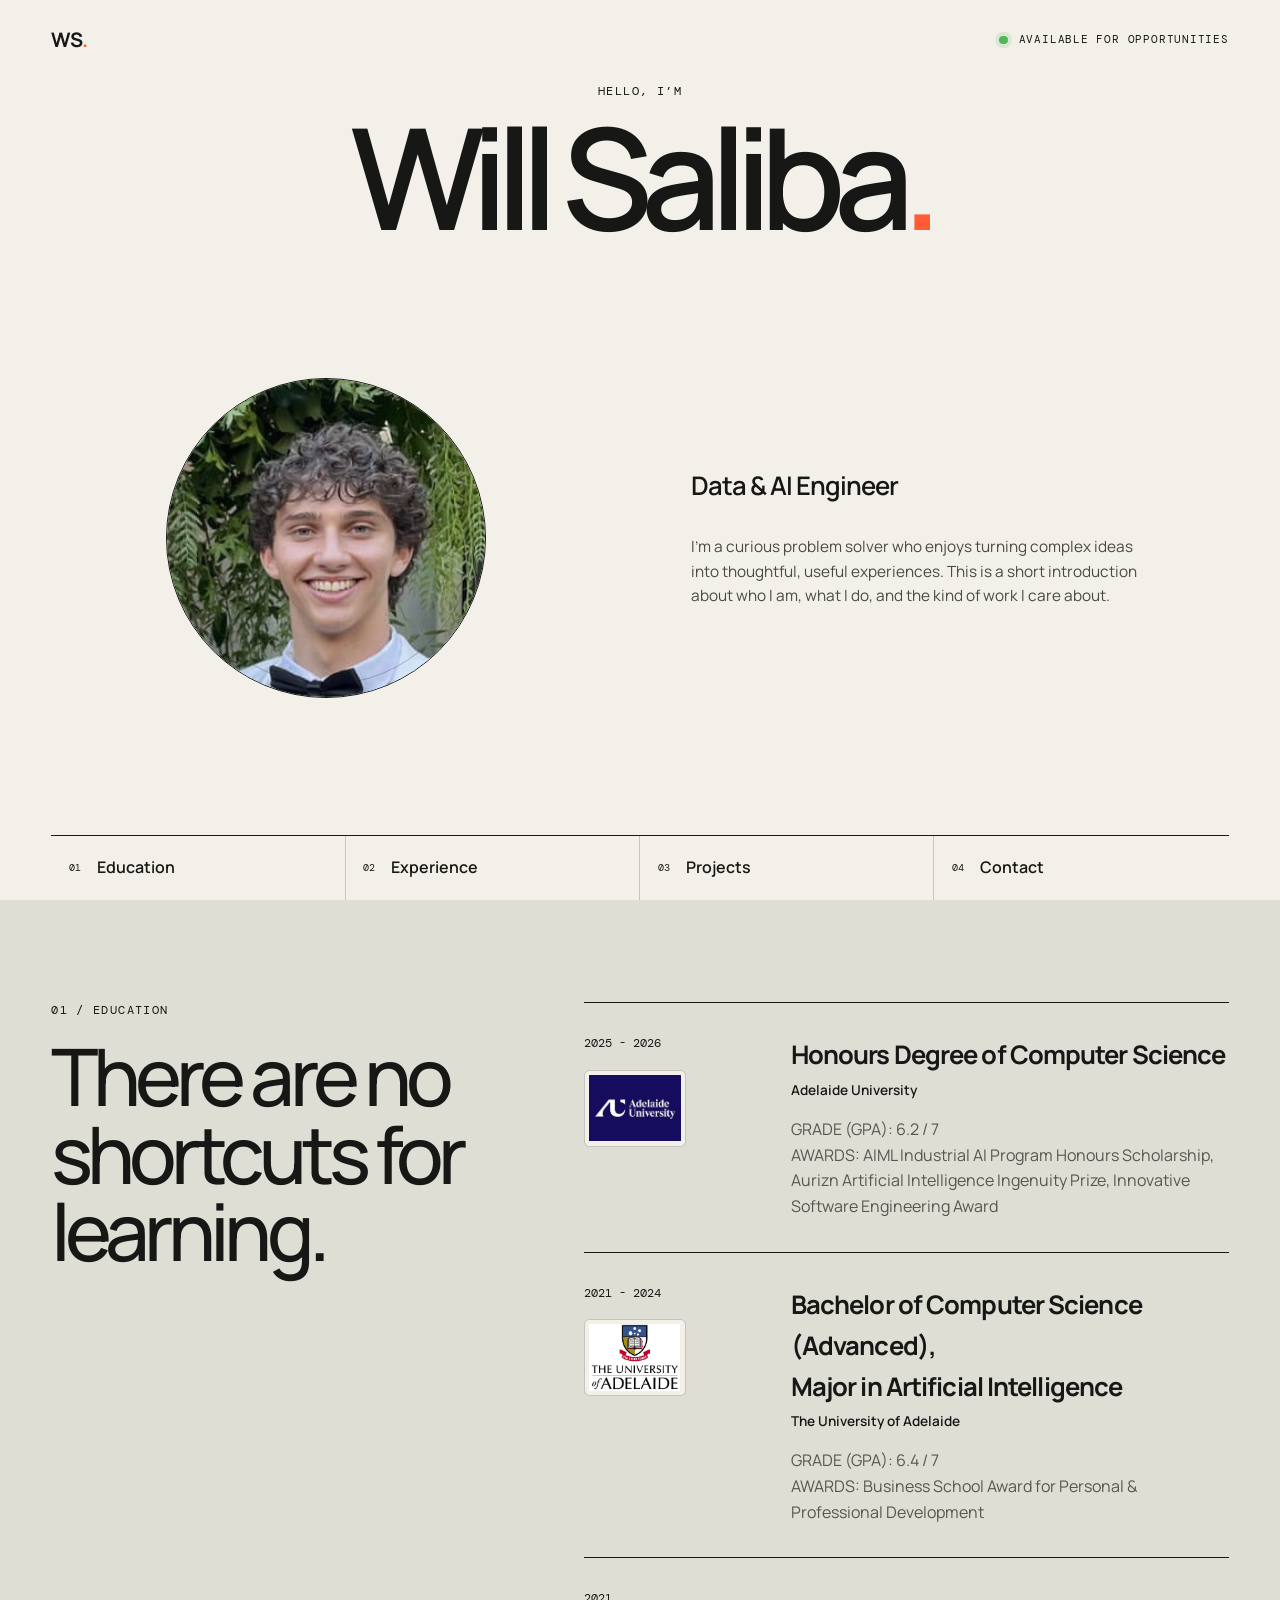
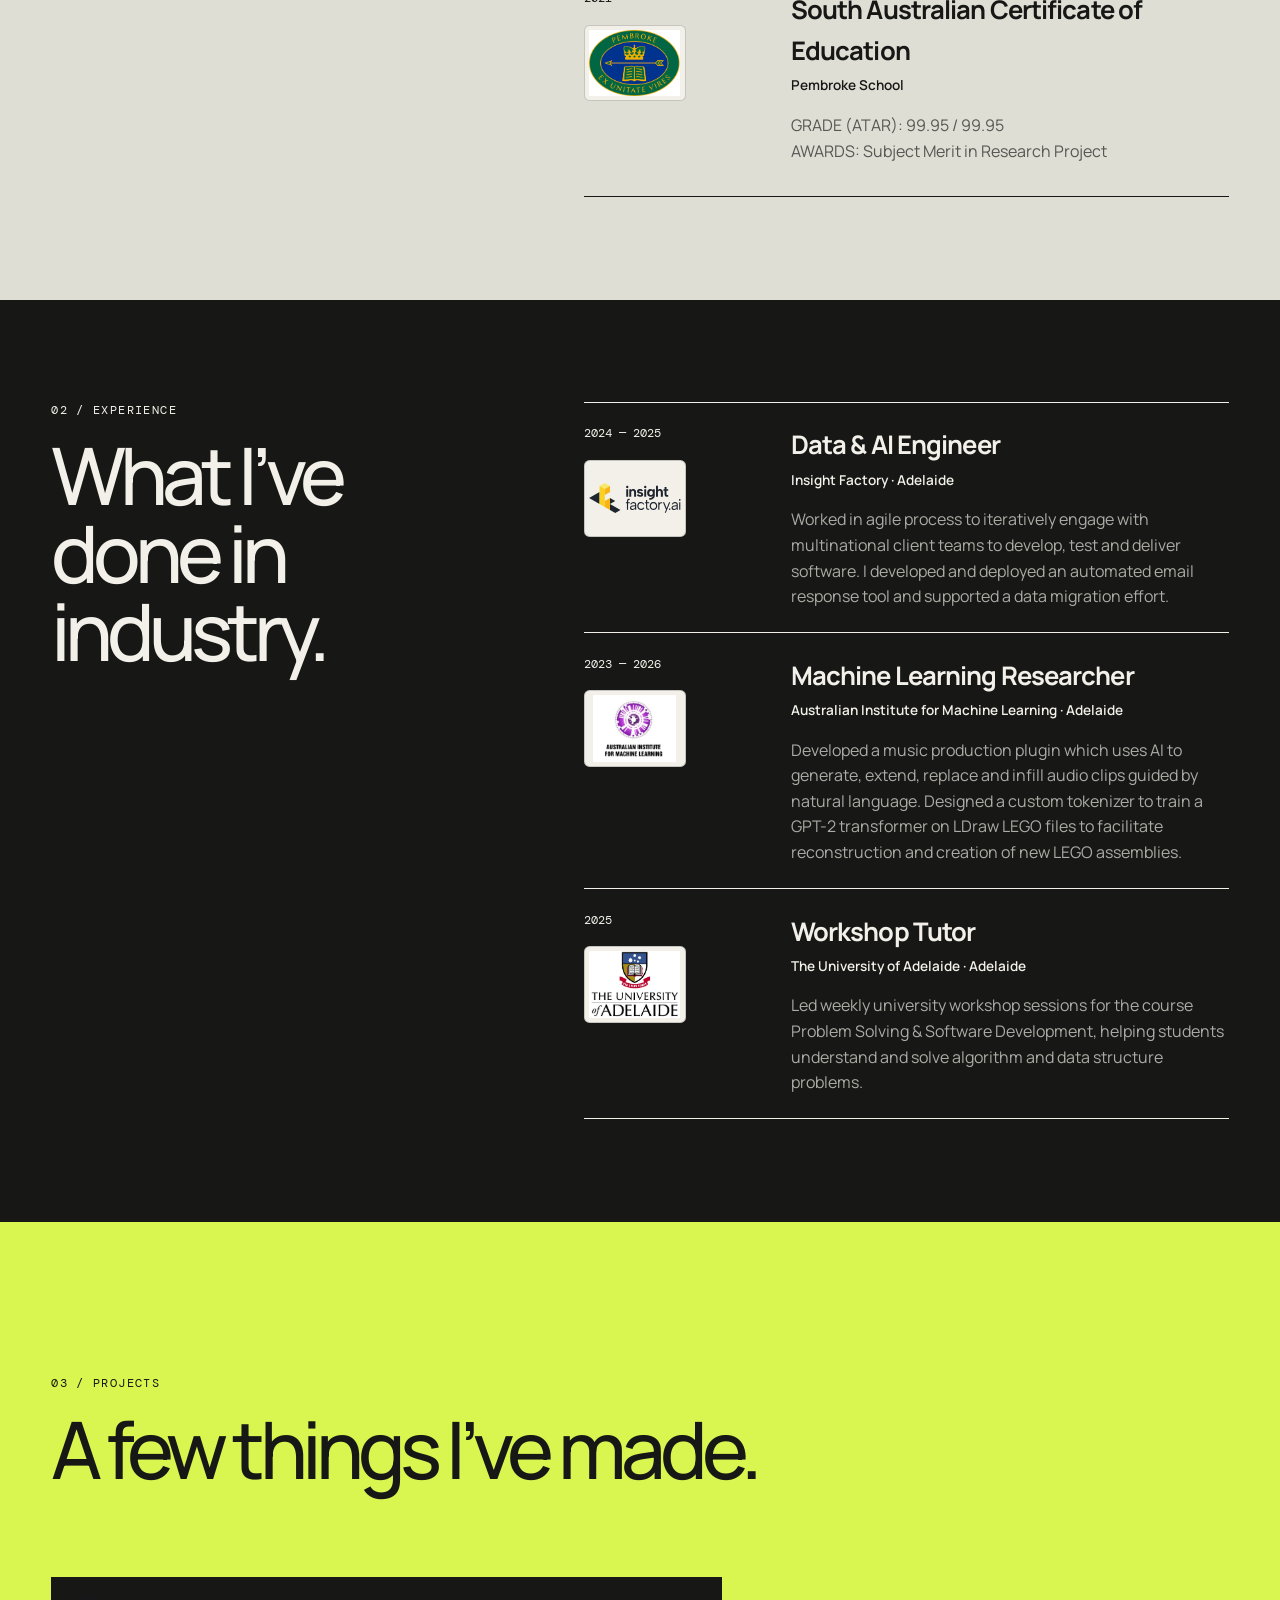
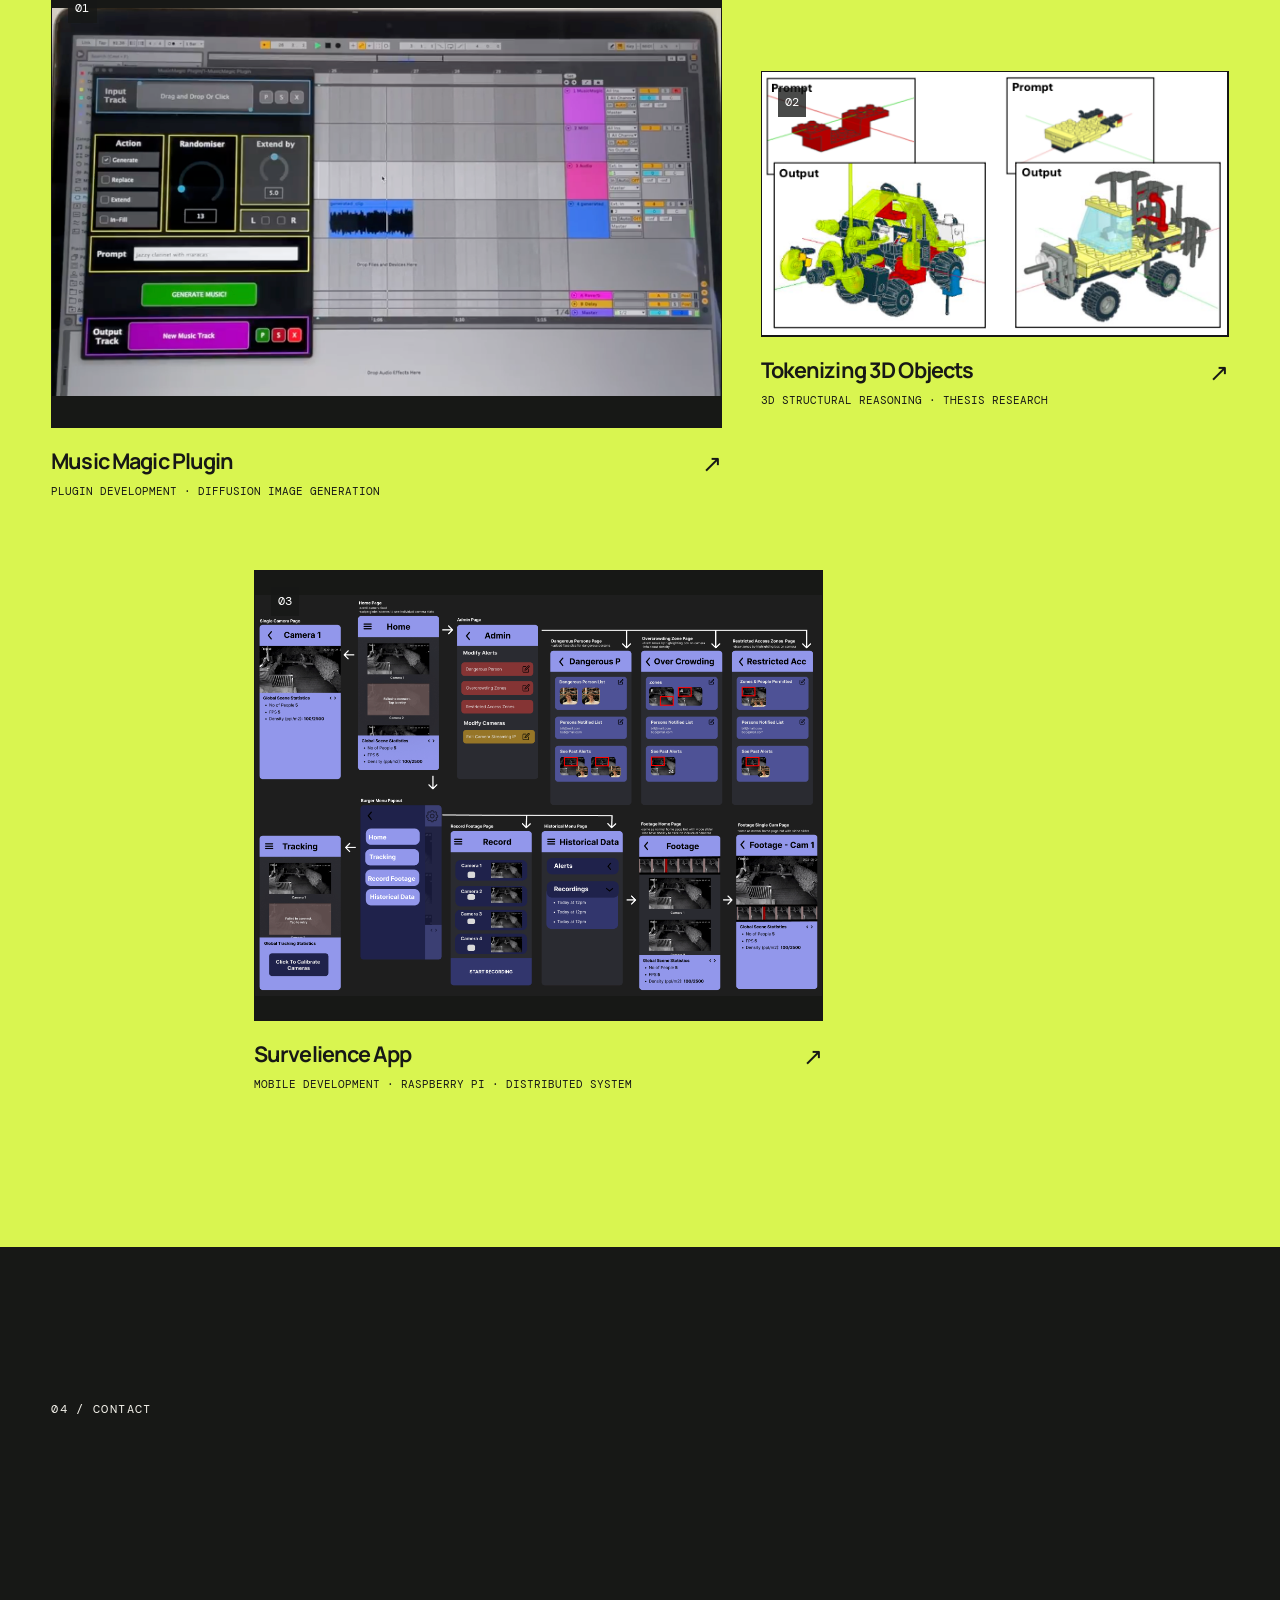
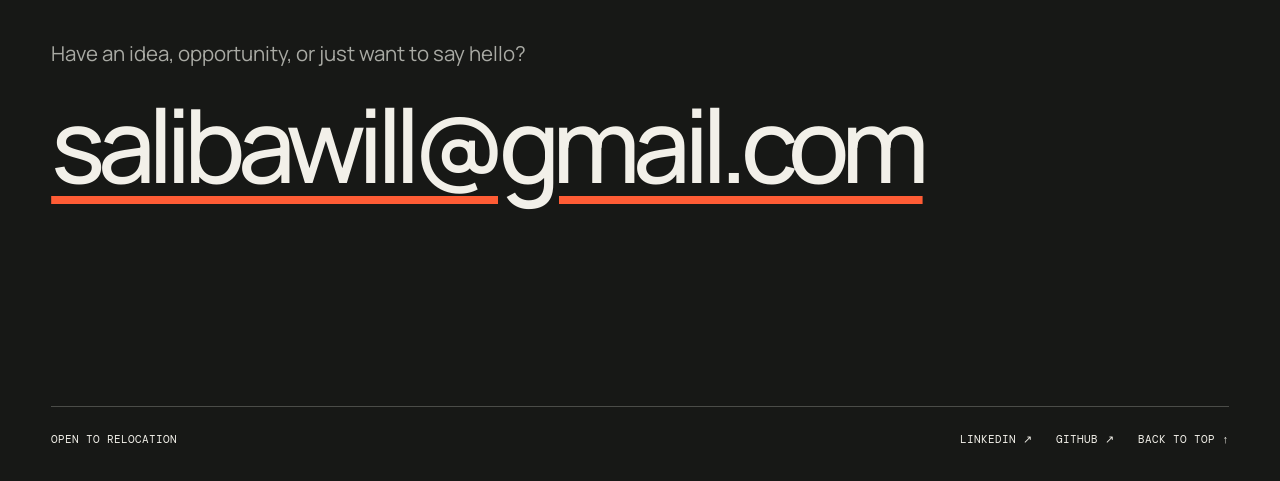
==== index.html @ fc7a72e7 "Replace existing site with new portfolio" ====
<!doctype html>
<html lang="en">
  <head>
    <meta charset="UTF-8" />
    <meta name="viewport" content="width=device-width, initial-scale=1.0" />
    <meta
      name="description"
      content="Portfolio of Will Saliba — Data & AI Engineer."
    />
    <meta name="theme-color" content="#f2f0e9" />
    <title>Will Saliba — Portfolio</title>
    <link rel="stylesheet" href="styles.css" />
    <script src="script.js" defer></script>
  </head>
  <body>
    <a class="skip-link" href="#education">Skip to portfolio</a>

    <!-- Landing Page -->
    <header class="hero" id="top">
      <div class="hero__topbar">
        <a class="wordmark" href="#top" aria-label="Return to the top">WS<span>.</span></a>
        <p class="availability"><span></span> Available for opportunities</p>
      </div>

      <div class="hero__content">
        <p class="eyebrow hero__eyebrow reveal">Hello, I’m</p>
        <h1 class="reveal">Will Saliba<span>.</span></h1>

        <div class="hero__details">
          <figure class="hero__portrait reveal">
            <img
              src="assets/formal.png"
              alt="Portrait placeholder for Will Saliba"
            />
          </figure>

          <div class="hero__intro reveal">
            <p class="role">Data & AI Engineer</p>
            <p class="bio">
              I’m a curious problem solver who enjoys turning complex ideas into
              thoughtful, useful experiences. This is a short introduction about
              who I am, what I do, and the kind of work I care about.
            </p>
          </div>
        </div>
      </div>

      <nav class="section-nav" aria-label="Portfolio sections">
        <a href="#education"><span>01</span>Education</a>
        <a href="#experience"><span>02</span>Experience</a>
        <a href="#projects"><span>03</span>Projects</a>
        <a href="#contact"><span>04</span>Contact</a>
      </nav>
    </header>

    <main>

      <!-- 1) EDUCATION -->
      <section class="section section--light" id="education">
        <div class="section__heading reveal">
          <p class="section__number">01 / Education</p>
          <h2>There are no shortcuts for learning.</h2>
        </div>

        <div class="timeline">
          <!--HONOURS-->
          <article class="timeline__item reveal">
            <div class="timeline__meta">
              <p class="timeline__date">2025 - 2026</p>
              <img
                class="timeline__institution-logo"
                src="assets/AU.png"
                alt="Adelaide University logo placeholder"
                loading="lazy"
              />
            </div>
            <div>
              <h3>Honours Degree of Computer Science</h3>
              <p class="timeline__place">Adelaide University</p>
              <p>
                GRADE (GPA): 6.2 / 7
                <br>
                AWARDS: AIML Industrial AI Program Honours Scholarship, Aurizn Artificial Intelligence Ingenuity Prize, Innovative Software Engineering Award
              </p>
            </div>
          </article>
          <!--BACHELOR-->
          <article class="timeline__item reveal">
            <div class="timeline__meta">
              <p class="timeline__date">2021 - 2024</p>
              <img
                class="timeline__institution-logo"
                src="assets/UoA.png"
                alt="University of Adelaide logo placeholder"
                loading="lazy"
              />
            </div>
            <div>
              <h3>Bachelor of Computer Science (Advanced),<br> Major in Artificial Intelligence</h3>
              <p class="timeline__place">The University of Adelaide</p>
              <p>
                GRADE (GPA): 6.4 / 7
                <br>
                AWARDS: Business School Award for Personal & Professional Development
              </p>
            </div>
          </article>

          <!--SCHOOL-->
          <article class="timeline__item reveal">
            <div class="timeline__meta">
              <p class="timeline__date">2021</p>
              <img
                class="timeline__institution-logo"
                src="assets/pembroke.png"
                alt="Pembroke School logo placeholder"
                loading="lazy"
              />
            </div>
            <div>
              <h3>South Australian Certificate of Education</h3>
              <p class="timeline__place">Pembroke School</p>
              <p>
                GRADE (ATAR): 99.95 / 99.95
                <br>
                AWARDS: Subject Merit in Research Project
              </p>
            </div>
          </article>
        </div>
      </section>
      
      <!-- 2) EXPERIENCE -->
      <section class="section section--ink" id="experience">
        <div class="section__heading reveal">
          <p class="section__number">02 / Experience</p>
          <h2>What I’ve done in industry.</h2>
        </div>

        <div class="timeline">
          
          <!--IF-->
          <article class="timeline__item reveal">
            <div class="timeline__meta">
              <p class="timeline__date">2024 — 2025</p>
              <img
                class="timeline__institution-logo"
                src="assets/if.svg"
                alt="Insight Factory logo placeholder"
                loading="lazy"
              />
            </div>
            <div>
              <h3>Data & AI Engineer</h3>
              <p class="timeline__place">Insight Factory · Adelaide</p>
              <p>
                Worked in agile process to iteratively engage with multinational client teams to develop, test and deliver software.
                I developed and deployed an automated email response tool and supported a data migration 
                effort.
              </p>
            </div>
          </article>
          
          <!--AIML-->
          <article class="timeline__item reveal">
            <div class="timeline__meta">
              <p class="timeline__date">2023 — 2026</p>
              <img
                class="timeline__institution-logo"
                src="assets/aiml.jpg"
                alt="AIML logo placeholder"
                loading="lazy"
              />
            </div>
            <div>
              <h3>Machine Learning Researcher</h3>
              <p class="timeline__place">Australian Institute for Machine Learning · Adelaide</p>
              <p>
                Developed a music production plugin which uses AI to generate, extend, replace and infill audio clips
                guided by natural language. Designed a custom tokenizer to train a GPT-2 transformer on LDraw LEGO files to 
                facilitate reconstruction and creation of new LEGO assemblies.
              </p>
            </div>
          </article>
          
          <!--Tutor-->
          <article class="timeline__item reveal">
            <div class="timeline__meta">
              <p class="timeline__date">2025</p>
              <!-- Change this src to the employer's logo or image. -->
              <img
                class="timeline__institution-logo"
                src="assets/UoA.png"
                alt="Tutoring employer logo placeholder"
                loading="lazy"
              />
            </div>
            <div>
              <h3>Workshop Tutor</h3>
              <p class="timeline__place">The University of Adelaide · Adelaide</p>
              <p>
                Led weekly university workshop sessions for the course Problem Solving & Software Development, helping
                students understand and solve algorithm and data structure problems.
              </p>
            </div>
          </article>
        </div>
      </section>

      <!-- 3) PROJECTS -->
      <section class="section section--accent" id="projects">
        <div class="section__heading reveal">
          <p class="section__number">03 / Projects</p>
          <h2>A few things I’ve made.</h2>
        </div>

        <div class="projects-grid">
          <a class="project-card reveal" href="#" aria-label="View Project One">
            <div class="project-card__visual">
              <img
                src="assets/musmag.png"
                alt="Music Magic audio generation plugin interface"
                loading="lazy"
              />
              <span>01</span>
            </div>
            <div class="project-card__copy">
              <div>
                <h3>Music Magic Plugin</h3>
                <p>Plugin development · Diffusion Image Generation </p>
              </div>
              <span class="project-card__arrow" aria-hidden="true">↗</span>
            </div>
          </a>

          <a class="project-card reveal" href="#" aria-label="View Project Two">
            <div class="project-card__visual">
              <img
                src="assets/lego.png"
                alt="Examples of AI-generated LEGO assemblies"
                loading="lazy"
              />
              <span>02</span>
            </div>
            <div class="project-card__copy">
              <div>
                <h3>Tokenizing 3D Objects</h3>
                <p>3D Structural Reasoning · THESIS Research</p>
              </div>
              <span class="project-card__arrow" aria-hidden="true">↗</span>
            </div>
          </a>

          <a class="project-card reveal" href="#" aria-label="View Project Three">
            <div class="project-card__visual">
              <img
                src="assets/app.png"
                alt="Mobile surveillance app monitoring interface"
                loading="lazy"
              />
              <span>03</span>
            </div>
            <div class="project-card__copy">
              <div>
                <h3>Survelience App</h3>
                <p>Mobile Development · Raspberry Pi · Distributed System</p>
              </div>
              <span class="project-card__arrow" aria-hidden="true">↗</span>
            </div>
          </a>
        </div>
      </section>

      <!-- 4) CONTACT -->
      <section class="contact" id="contact">
        <div class="contact__inner reveal">
          <p class="section__number">04 / Contact</p>
          <p class="contact__prompt">Have an idea, opportunity, or just want to say hello?</p>
          <a class="contact__email" href="mailto:salibawill@gmail.com">salibawill@gmail.com</a>
          <div class="contact__footer">
            <p>open to relocation</p>
            <div class="social-links">
              <a href="https://www.linkedin.com/in/willsaliba1/">LinkedIn ↗</a>
              <a href="https://github.com/willsaliba">GitHub ↗</a>
              <a href="#top">Back to top ↑</a>
            </div>
          </div>
        </div>
      </section>
    </main>
  </body>
</html>
---- styles.css ----
@import url("https://fonts.googleapis.com/css2?family=DM+Mono:wght@400;500&family=Manrope:wght@400;500;600;700&display=swap");

:root {
  --paper: #f2f0e9;
  --ink: #171816;
  --muted: #6f7069;
  --line: rgba(23, 24, 22, 0.2);
  --accent: #ff5c35;
  --acid: #d9f550;
  --blue: #5b74ff;
  --page-padding: clamp(1.25rem, 4vw, 4.5rem);
  --section-space: clamp(6rem, 12vw, 11rem);
}

* {
  box-sizing: border-box;
}

html {
  scroll-behavior: smooth;
}

body {
  margin: 0;
  background: var(--paper);
  color: var(--ink);
  font-family: "Manrope", Arial, sans-serif;
  font-size: 16px;
  line-height: 1.6;
  -webkit-font-smoothing: antialiased;
}

a {
  color: inherit;
  text-decoration: none;
}

::selection {
  background: var(--acid);
  color: var(--ink);
}

.skip-link {
  position: fixed;
  z-index: 100;
  top: 1rem;
  left: 1rem;
  padding: 0.7rem 1rem;
  background: var(--ink);
  color: #fff;
  transform: translateY(-200%);
  transition: transform 180ms ease;
}

.skip-link:focus {
  transform: translateY(0);
}

.hero {
  position: relative;
  display: flex;
  min-height: 100svh;
  flex-direction: column;
  overflow: hidden;
  padding: 1.5rem var(--page-padding) 0;
}

.hero__topbar {
  display: flex;
  align-items: center;
  justify-content: space-between;
}

.wordmark {
  font-size: 1.25rem;
  font-weight: 700;
  letter-spacing: -0.06em;
}

.wordmark span,
.hero h1 span {
  color: var(--accent);
}

.availability {
  display: flex;
  align-items: center;
  gap: 0.65rem;
  margin: 0;
  font-family: "DM Mono", monospace;
  font-size: 0.7rem;
  letter-spacing: 0.07em;
  text-transform: uppercase;
}

.availability span {
  width: 0.55rem;
  height: 0.55rem;
  border-radius: 50%;
  background: #52b759;
  box-shadow: 0 0 0 0.25rem rgba(82, 183, 89, 0.15);
}

.hero__content {
  display: flex;
  flex: 1;
  flex-direction: column;
  padding: clamp(1.5rem, 3vh, 2.5rem) 0 clamp(2rem, 4vh, 3.5rem);
}

.eyebrow,
.section__number {
  margin: 0 0 1rem;
  font-family: "DM Mono", monospace;
  font-size: 0.72rem;
  letter-spacing: 0.12em;
  text-transform: uppercase;
}

.hero__eyebrow {
  margin-bottom: 0.75rem;
  text-align: center;
}

.hero h1 {
  margin: 0;
  text-align: center;
  font-size: clamp(4.5rem, 11vw, 9.5rem);
  font-weight: 600;
  letter-spacing: -0.085em;
  line-height: 0.9;
  animation: name-colour-shift 14s ease-in-out infinite;
}

@keyframes name-colour-shift {
  0%,
  100% {
    color: var(--ink);
  }

  33% {
    color: #4057c8;
  }

  66% {
    color: #bd4529;
  }
}

.hero__details {
  display: grid;
  flex: 1;
  align-items: center;
  width: min(100%, 72rem);
  margin: 0 auto;
  padding-top: clamp(1.5rem, 4vh, 3.5rem);
  grid-template-columns: repeat(2, minmax(0, 1fr));
  gap: clamp(3rem, 8vw, 8rem);
}

.hero__portrait {
  position: relative;
  width: clamp(15rem, 25vw, 23rem);
  aspect-ratio: 1;
  justify-self: center;
  margin: 0;
  overflow: hidden;
  border: 1px solid var(--ink);
  border-radius: 50%;
  background: var(--acid);
}

.hero__portrait::after {
  position: absolute;
  inset: 0.7rem;
  border: 1px solid rgba(23, 24, 22, 0.25);
  border-radius: inherit;
  content: "";
  pointer-events: none;
}

.hero__portrait img {
  display: block;
  width: 100%;
  height: 100%;
  object-fit: cover;
}

.hero__intro {
  max-width: 28rem;
}

.role {
  margin: 0 0 1.75rem;
  font-size: clamp(1.3rem, 2vw, 2rem);
  font-weight: 600;
  letter-spacing: -0.04em;
}

.bio {
  margin: 0;
  color: #484a45;
  font-size: clamp(0.95rem, 1.2vw, 1.1rem);
}

.section-nav {
  display: grid;
  border-top: 1px solid var(--ink);
  grid-template-columns: repeat(4, 1fr);
}

.section-nav a {
  display: flex;
  align-items: center;
  gap: 1rem;
  padding: 1.2rem 1.1rem;
  border-right: 1px solid var(--line);
  font-weight: 600;
  transition: background 180ms ease, color 180ms ease;
}

.section-nav a:last-child {
  border-right: 0;
}

.section-nav a:hover,
.section-nav a:focus-visible {
  background: var(--ink);
  color: var(--paper);
  outline: none;
}

.section-nav a span {
  font-family: "DM Mono", monospace;
  font-size: 0.65rem;
  font-weight: 400;
}

.section,
.contact {
  scroll-margin-top: 0;
}

.section {
  display: grid;
  min-height: 90vh;
  padding: var(--section-space) var(--page-padding);
  grid-template-columns: minmax(16rem, 0.8fr) minmax(24rem, 1.2fr);
  gap: clamp(3rem, 8vw, 9rem);
}

.section--light {
  min-height: 100vh;
  min-height: 100svh;
  padding-top: clamp(4.5rem, 8vw, 7.5rem);
  padding-bottom: clamp(4.5rem, 8vw, 7.5rem);
  background: #deded5;
}

.section--light .timeline {
  align-self: center;
}

.section--ink {
  min-height: 100vh;
  min-height: 100svh;
  padding-top: clamp(4.5rem, 8vw, 7.5rem);
  padding-bottom: clamp(4.5rem, 8vw, 7.5rem);
  background: var(--ink);
  color: var(--paper);
}

.section--ink .timeline {
  align-self: center;
}

.section--ink .timeline__item {
  padding-top: clamp(1.25rem, 2.5vh, 2rem);
  padding-bottom: clamp(1.25rem, 2.5vh, 2rem);
}

.section--accent {
  display: block;
  background: var(--acid);
}

.section__heading h2 {
  margin: 0;
  font-size: clamp(3rem, 6.2vw, 6.5rem);
  font-weight: 500;
  letter-spacing: -0.075em;
  line-height: 0.98;
}

.timeline {
  align-self: end;
}

.timeline__item {
  display: grid;
  padding: 2rem 0;
  border-top: 1px solid currentColor;
  grid-template-columns: minmax(7rem, 0.4fr) 1fr;
  gap: 2rem;
}

.timeline__item:last-child {
  border-bottom: 1px solid currentColor;
}

.timeline__date {
  margin: 0;
  font-family: "DM Mono", monospace;
  font-size: 0.72rem;
}

.timeline__meta {
  display: flex;
  align-items: flex-start;
  flex-direction: column;
  gap: 1rem;
}

.timeline__institution-logo {
  display: block;
  width: clamp(5.5rem, 8vw, 7.5rem);
  aspect-ratio: 4 / 3;
  padding: 0.25rem;
  border: 1px solid var(--line);
  border-radius: 0.35rem;
  background: var(--paper);
  object-fit: contain;
}

.timeline__item h3 {
  margin: 0 0 0.2rem;
  font-size: clamp(1.25rem, 2vw, 1.75rem);
  letter-spacing: -0.035em;
}

.timeline__place {
  margin: 0 0 1rem;
  font-size: 0.85rem;
  font-weight: 600;
}

.timeline__item div > p:last-child {
  max-width: 38rem;
  margin: 0;
  opacity: 0.68;
}

.section--accent .section__heading {
  display: block;
  margin-bottom: clamp(3.5rem, 7vw, 7rem);
}

.projects-grid {
  display: grid;
  grid-template-columns: repeat(12, 1fr);
  gap: clamp(1.5rem, 3vw, 3rem);
}

.project-card {
  display: block;
}

.project-card:nth-child(1) {
  grid-column: 1 / span 7;
}

.project-card:nth-child(2) {
  grid-column: 8 / -1;
  margin-top: 20%;
}

.project-card:nth-child(3) {
  grid-column: 3 / span 6;
  margin-top: 2rem;
}

.project-card__visual {
  position: relative;
  display: grid;
  min-height: clamp(18rem, 35vw, 34rem);
  overflow: hidden;
  border: 1px solid rgba(23, 24, 22, 0.45);
  background: var(--ink);
  place-items: center;
  transition: border-color 220ms ease, box-shadow 220ms ease;
}

.project-card__visual img {
  display: block;
  width: 100%;
  height: 100%;
  min-height: inherit;
  object-fit: contain;
  transition: transform 500ms cubic-bezier(0.2, 0.7, 0.2, 1);
}

.project-card:nth-child(2) .project-card__visual {
  min-height: 0;
  aspect-ratio: 511 / 290;
}

.project-card__visual > span {
  position: absolute;
  z-index: 2;
  top: 1rem;
  left: 1rem;
  padding: 0.3rem 0.45rem;
  background: rgba(23, 24, 22, 0.78);
  color: #fff;
  font-family: "DM Mono", monospace;
  font-size: 0.75rem;
}

.project-card:is(:hover, :focus-visible) {
  outline: none;
}

.project-card:is(:hover, :focus-visible) .project-card__visual {
  border-color: #fff;
  box-shadow:
    0 0 0 2px rgba(255, 255, 255, 0.95),
    0 0 1rem rgba(91, 116, 255, 0.9),
    0 0 2.25rem rgba(255, 92, 53, 0.65);
}

.project-card:is(:hover, :focus-visible) .project-card__visual img {
  transform: scale(1.025);
}

.project-card__copy {
  display: flex;
  align-items: flex-start;
  justify-content: space-between;
  padding-top: 1rem;
  border-top: 1px solid var(--ink);
}

.project-card__copy h3 {
  margin: 0;
  font-size: 1.35rem;
  letter-spacing: -0.04em;
}

.project-card__copy p {
  margin: 0.25rem 0 0;
  font-family: "DM Mono", monospace;
  font-size: 0.68rem;
  text-transform: uppercase;
}

.project-card__arrow {
  font-size: 1.5rem;
  transition: transform 180ms ease;
}

.project-card:is(:hover, :focus-visible) .project-card__arrow {
  transform: translate(0.2rem, -0.2rem);
}

.contact {
  background: var(--ink);
  color: var(--paper);
  padding: var(--section-space) var(--page-padding) 2rem;
}

.contact__inner {
  min-height: 72vh;
  display: flex;
  flex-direction: column;
}

.contact__prompt {
  max-width: 34rem;
  margin: auto 0 1rem;
  color: #a9aaa4;
  font-size: clamp(1rem, 1.6vw, 1.3rem);
}

.contact__email {
  display: block;
  width: fit-content;
  max-width: 100%;
  margin-bottom: auto;
  font-size: clamp(2.5rem, 8vw, 8.5rem);
  font-weight: 500;
  letter-spacing: -0.075em;
  line-height: 1.15;
  text-decoration: underline;
  text-decoration-color: var(--accent);
  text-decoration-thickness: 0.08em;
  text-underline-offset: 0.13em;
  overflow-wrap: anywhere;
}

.contact__email:hover,
.contact__email:focus-visible {
  color: var(--acid);
  outline: none;
}

.contact__footer {
  display: flex;
  align-items: center;
  justify-content: space-between;
  padding-top: 1.5rem;
  border-top: 1px solid #4b4c48;
  font-family: "DM Mono", monospace;
  font-size: 0.7rem;
  text-transform: uppercase;
}

.contact__footer p {
  margin: 0;
}

.social-links {
  display: flex;
  gap: 1.5rem;
}

.social-links a:hover,
.social-links a:focus-visible {
  color: var(--acid);
}

.reveal {
  opacity: 0;
  transform: translateY(1.5rem);
  transition: opacity 650ms ease, transform 650ms cubic-bezier(0.2, 0.7, 0.2, 1);
}

.reveal.is-visible {
  opacity: 1;
  transform: translateY(0);
}

@media (max-width: 800px) {
  .hero {
    padding-top: 1.1rem;
  }

  .hero__content {
    padding: clamp(1.5rem, 4vh, 2.5rem) 0 3rem;
  }

  .hero h1 {
    position: relative;
    font-size: clamp(4rem, 17vw, 7rem);
    line-height: 0.95;
  }

  .hero__details {
    grid-template-columns: minmax(0, 1fr) minmax(0, 1fr);
    gap: clamp(1.5rem, 6vw, 3rem);
  }

  .hero__portrait {
    width: min(100%, 18rem);
  }

  .hero__intro {
    padding: 0;
  }

  .role {
    margin-bottom: 1rem;
  }

  .section-nav {
    grid-template-columns: repeat(2, 1fr);
  }

  .section-nav a {
    padding: 0.9rem 0.35rem;
  }

  .section-nav a:nth-child(2) {
    border-right: 0;
  }

  .section-nav a:nth-child(-n + 2) {
    border-bottom: 1px solid var(--line);
  }

  .section {
    display: block;
    min-height: 0;
  }

  .section--light {
    min-height: auto;
  }

  .section__heading {
    margin-bottom: 4rem;
  }

  .timeline__item {
    grid-template-columns: 1fr;
    gap: 0.75rem;
  }

  .section--accent .section__heading {
    display: block;
  }

  .section--accent .section__number {
    margin-bottom: 1rem;
  }

  .projects-grid {
    display: block;
  }

  .project-card,
  .project-card:nth-child(2),
  .project-card:nth-child(3) {
    margin: 0 0 3.5rem;
  }

  .project-card__visual {
    min-height: min(85vw, 30rem);
  }

  .contact__footer {
    align-items: flex-start;
    flex-direction: column;
    gap: 1.25rem;
  }

  .social-links {
    flex-wrap: wrap;
    gap: 0.7rem 1.2rem;
  }
}

@media (max-width: 430px) {
  .availability {
    font-size: 0;
  }

  .availability::after {
    content: "Available";
    font-size: 0.65rem;
  }

  .hero__details {
    display: flex;
    flex-direction: column;
    padding-top: 2rem;
    gap: 2rem;
  }

  .hero__portrait {
    width: min(65vw, 16rem);
  }

  .hero__intro {
    max-width: 22rem;
  }

  .section-nav a {
    gap: 0.5rem;
    font-size: 0.82rem;
  }

  .section__heading h2 {
    font-size: clamp(2.7rem, 14vw, 4rem);
  }

  .contact__inner {
    min-height: 62vh;
  }

  .contact__email {
    font-size: clamp(2rem, 11.5vw, 3.25rem);
  }
}

@media (prefers-reduced-motion: reduce) {
  html {
    scroll-behavior: auto;
  }

  *,
  *::before,
  *::after {
    scroll-behavior: auto !important;
    transition-duration: 0.01ms !important;
    animation-duration: 0.01ms !important;
    animation-iteration-count: 1 !important;
  }

  .reveal {
    opacity: 1;
    transform: none;
  }
}
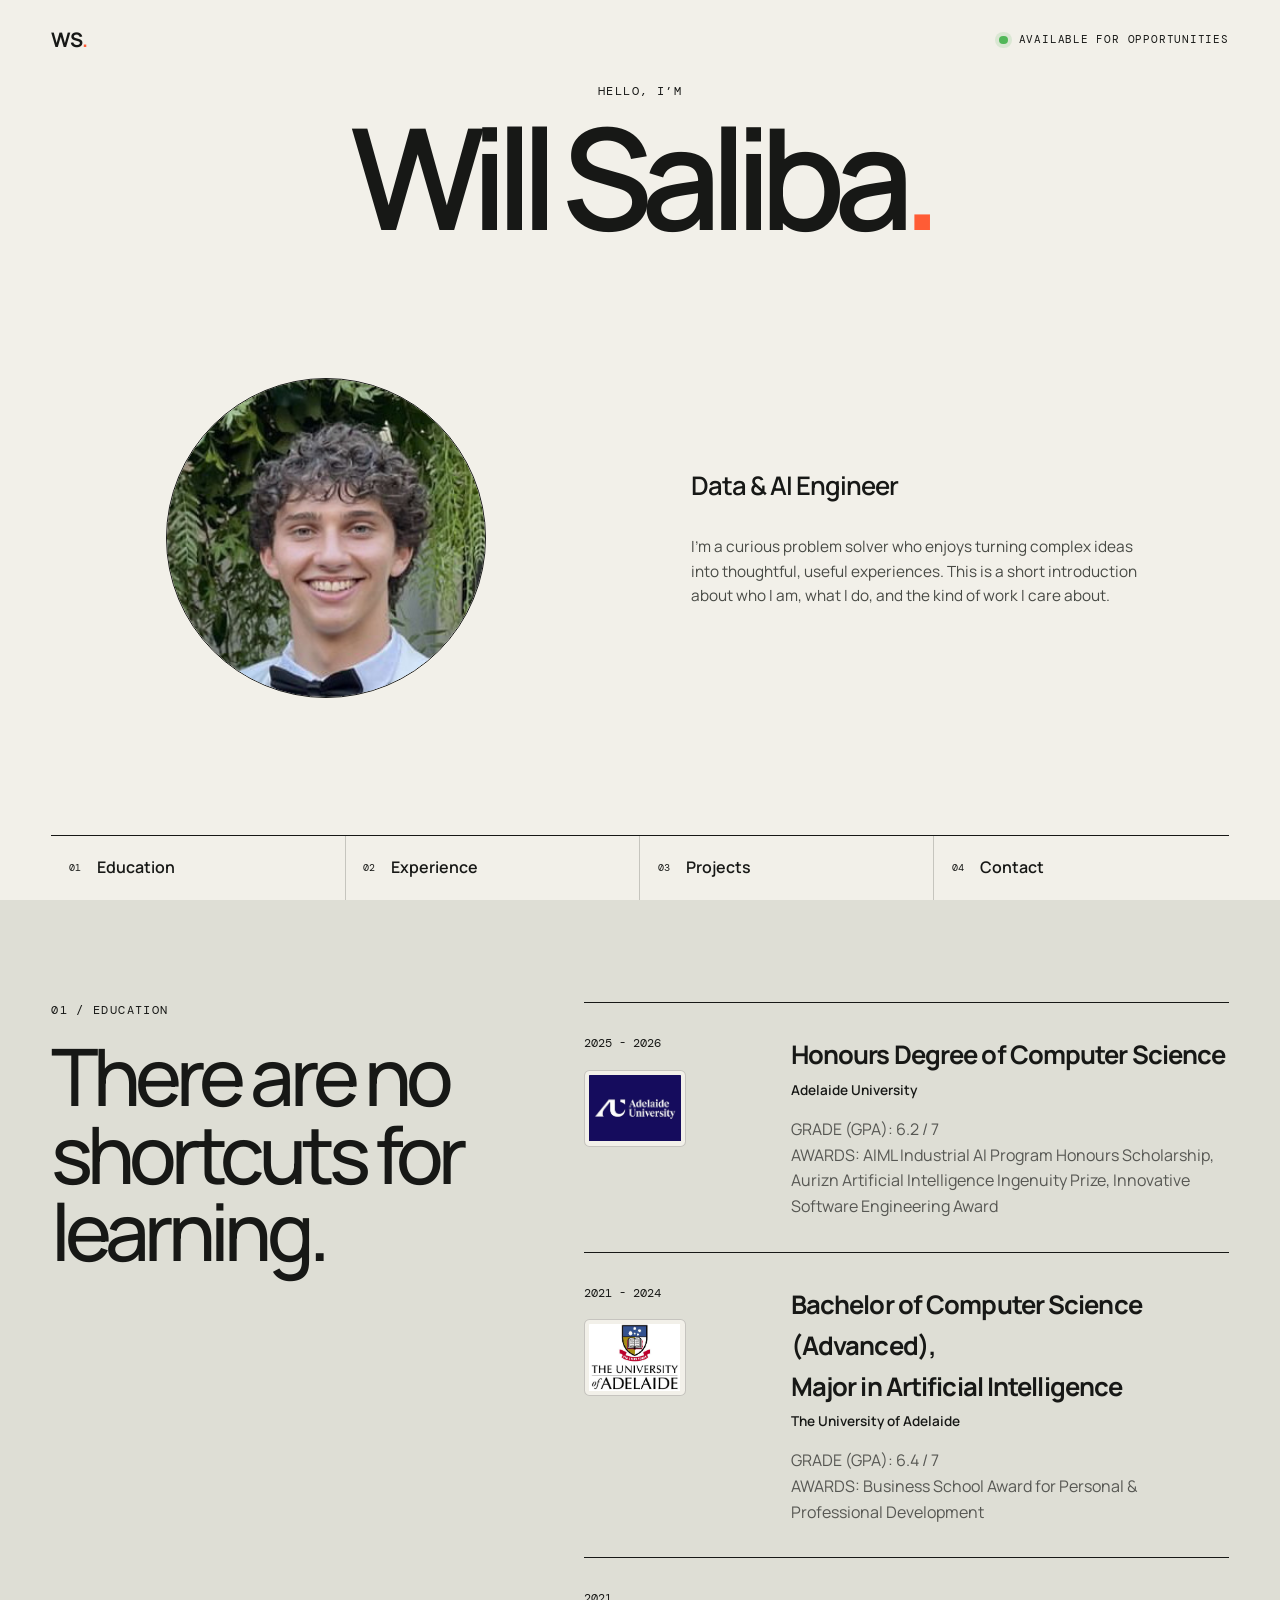
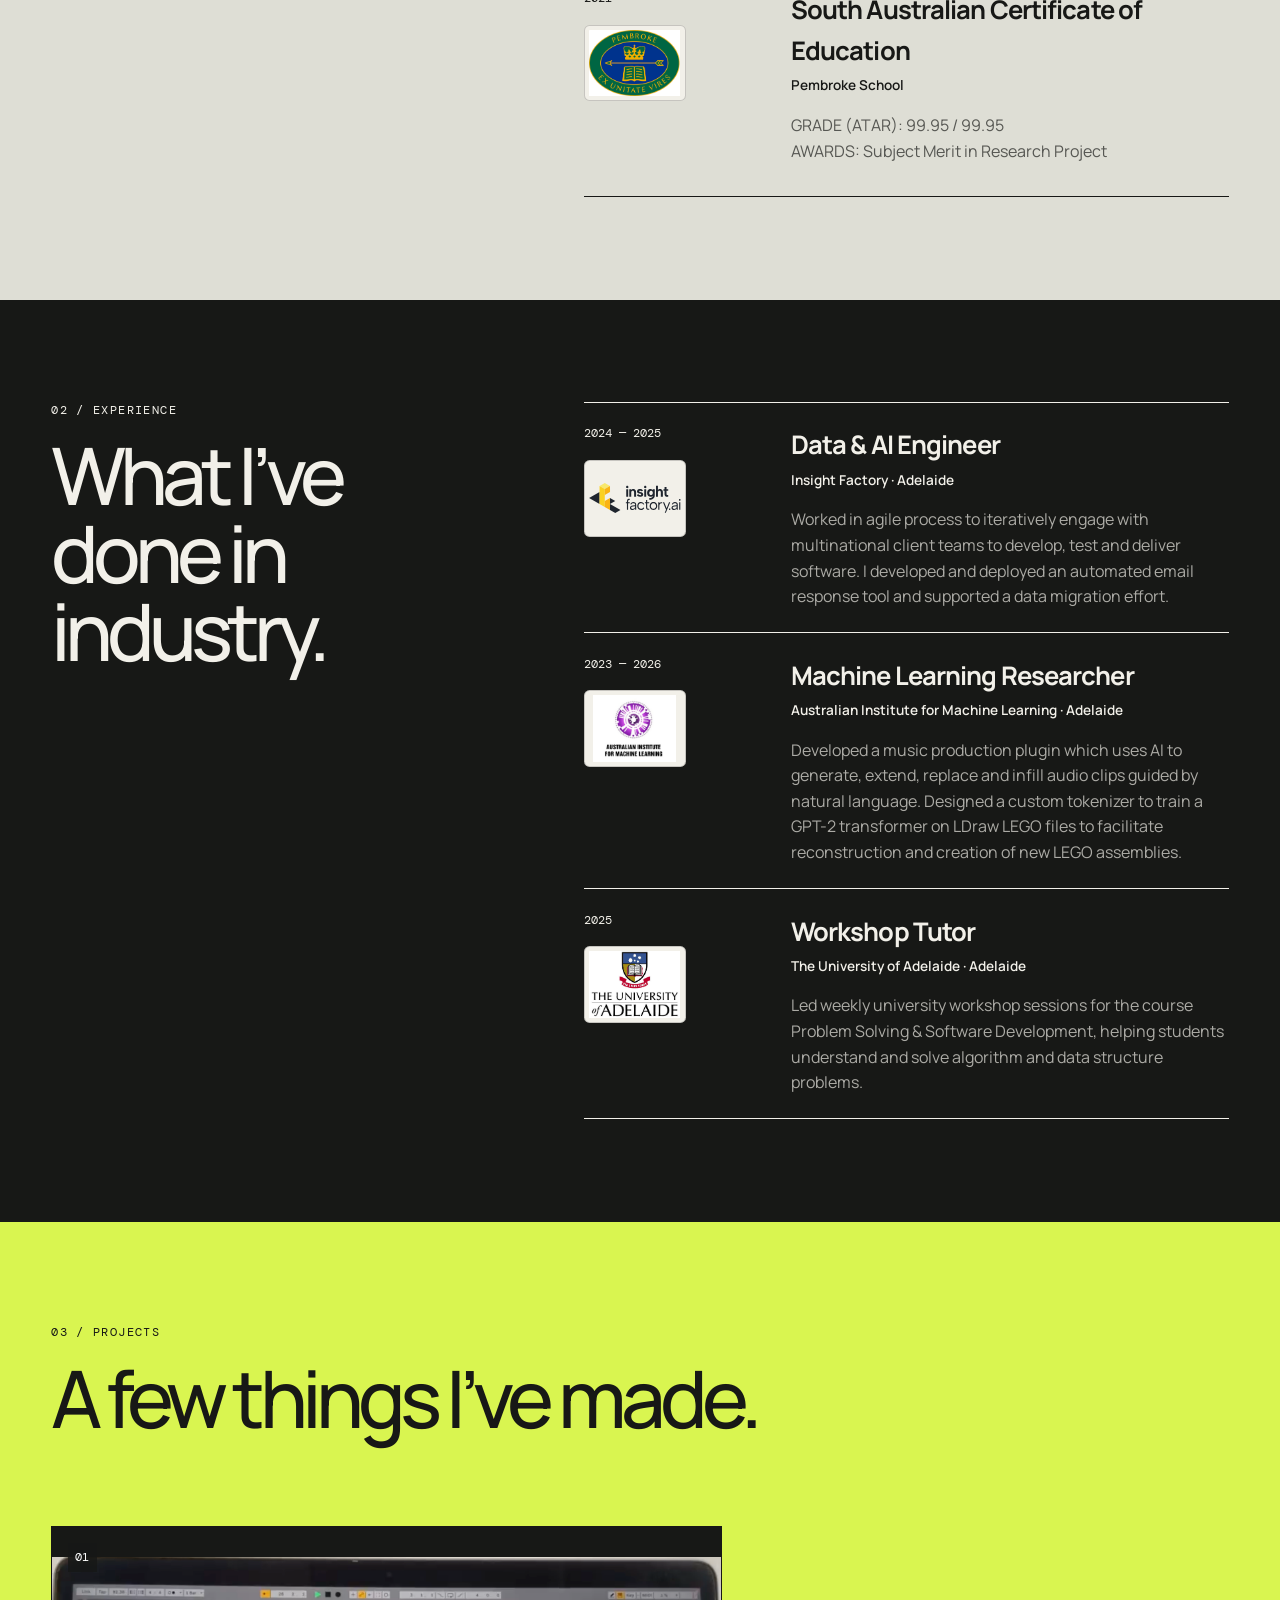
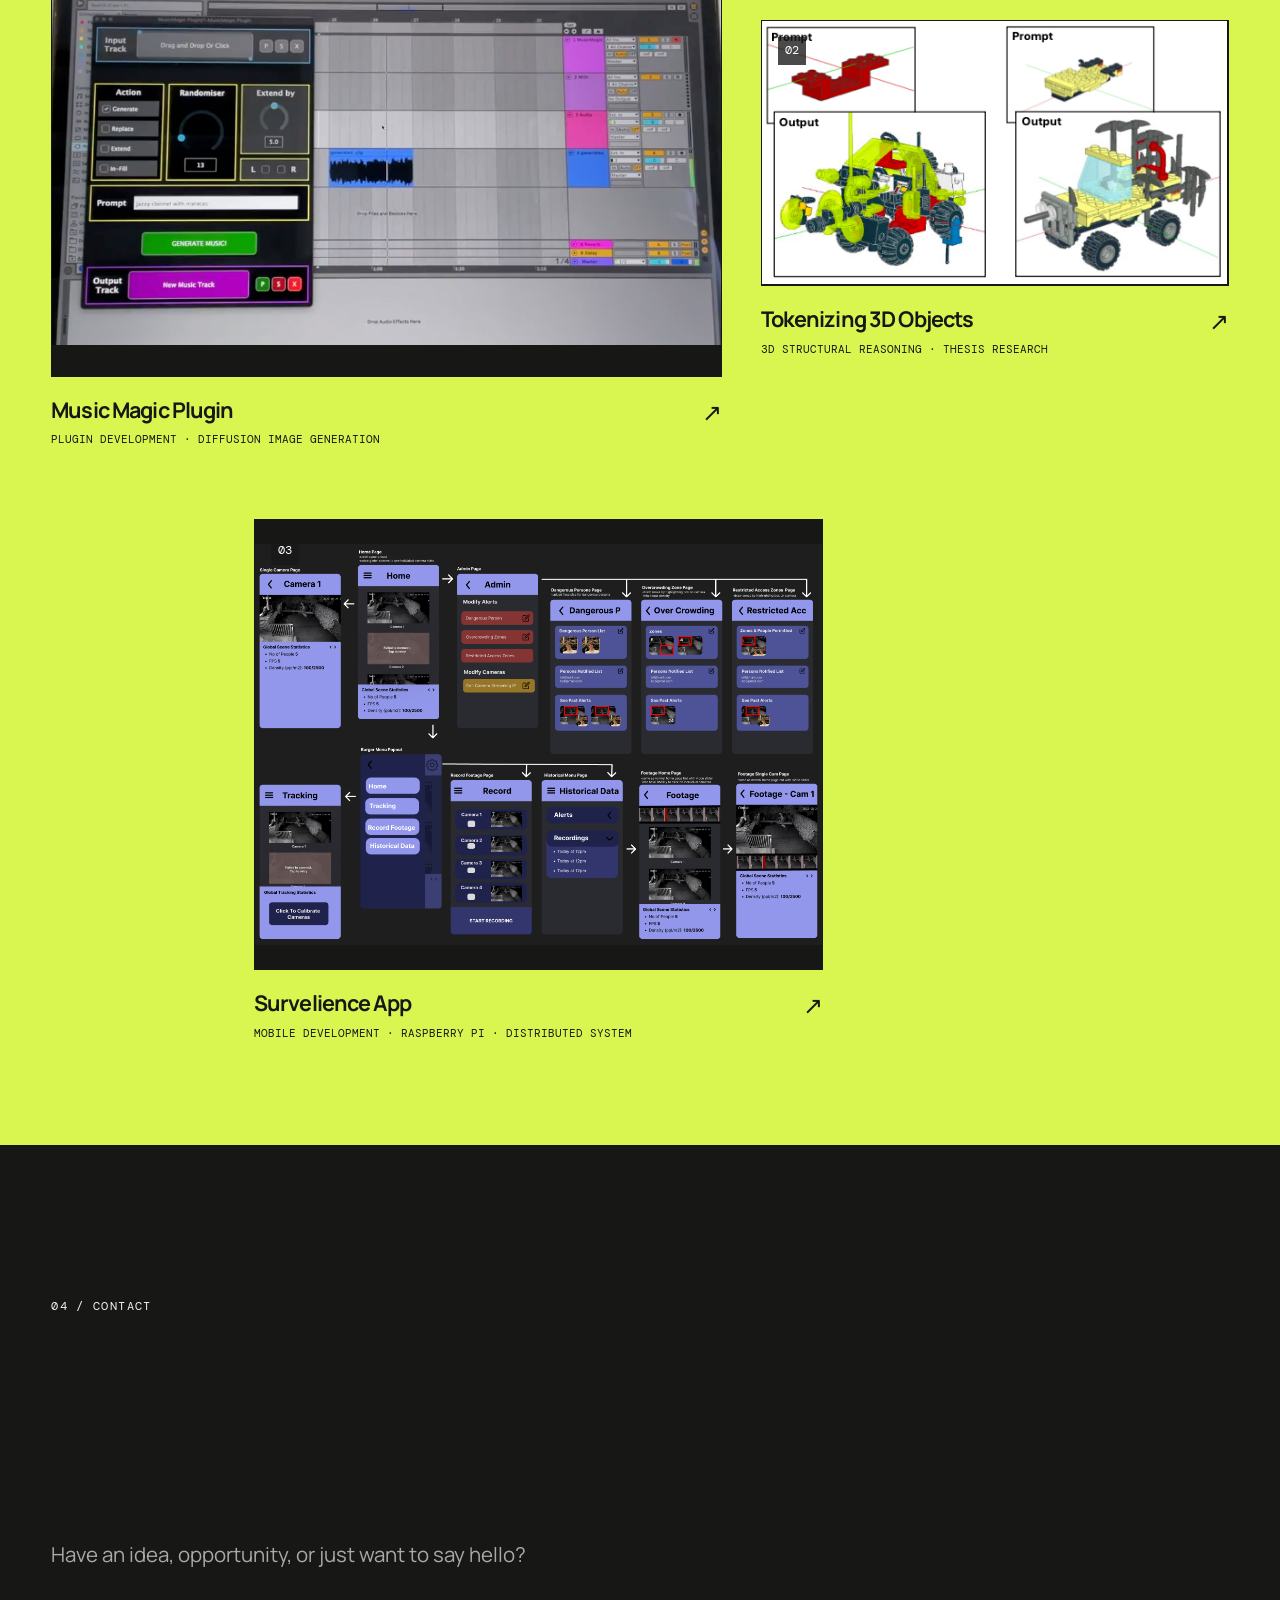
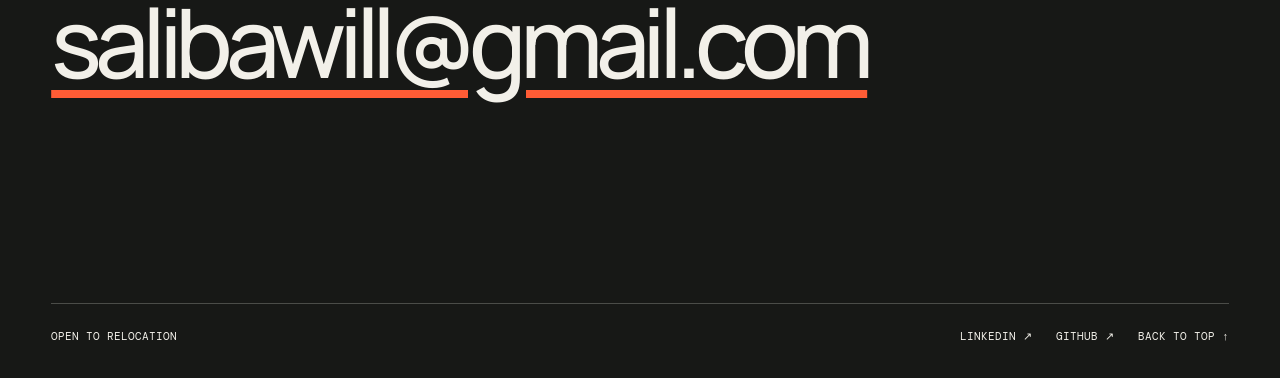
==== commit 20db4520: "fixing little format things" ====
--- a/index.html
+++ b/index.html
@@ -187,7 +187,6 @@
           <article class="timeline__item reveal">
             <div class="timeline__meta">
               <p class="timeline__date">2025</p>
-              <!-- Change this src to the employer's logo or image. -->
               <img
                 class="timeline__institution-logo"
                 src="assets/UoA.png"
--- a/styles.css
+++ b/styles.css
@@ -170,15 +170,6 @@
   background: var(--acid);
 }
 
-.hero__portrait::after {
-  position: absolute;
-  inset: 0.7rem;
-  border: 1px solid rgba(23, 24, 22, 0.25);
-  border-radius: inherit;
-  content: "";
-  pointer-events: none;
-}
-
 .hero__portrait img {
   display: block;
   width: 100%;
@@ -281,6 +272,8 @@
 
 .section--accent {
   display: block;
+  padding-top: clamp(4.5rem, 8vw, 7.5rem);
+  padding-bottom: clamp(4.5rem, 8vw, 7.5rem);
   background: var(--acid);
 }
 
@@ -486,7 +479,7 @@
   width: fit-content;
   max-width: 100%;
   margin-bottom: auto;
-  font-size: clamp(2.5rem, 8vw, 8.5rem);
+  font-size: clamp(2.35rem, 7.5vw, 8rem);
   font-weight: 500;
   letter-spacing: -0.075em;
   line-height: 1.15;
@@ -678,7 +671,7 @@
   }
 
   .contact__email {
-    font-size: clamp(2rem, 11.5vw, 3.25rem);
+    font-size: clamp(1.9rem, 10.75vw, 3.1rem);
   }
 }
 
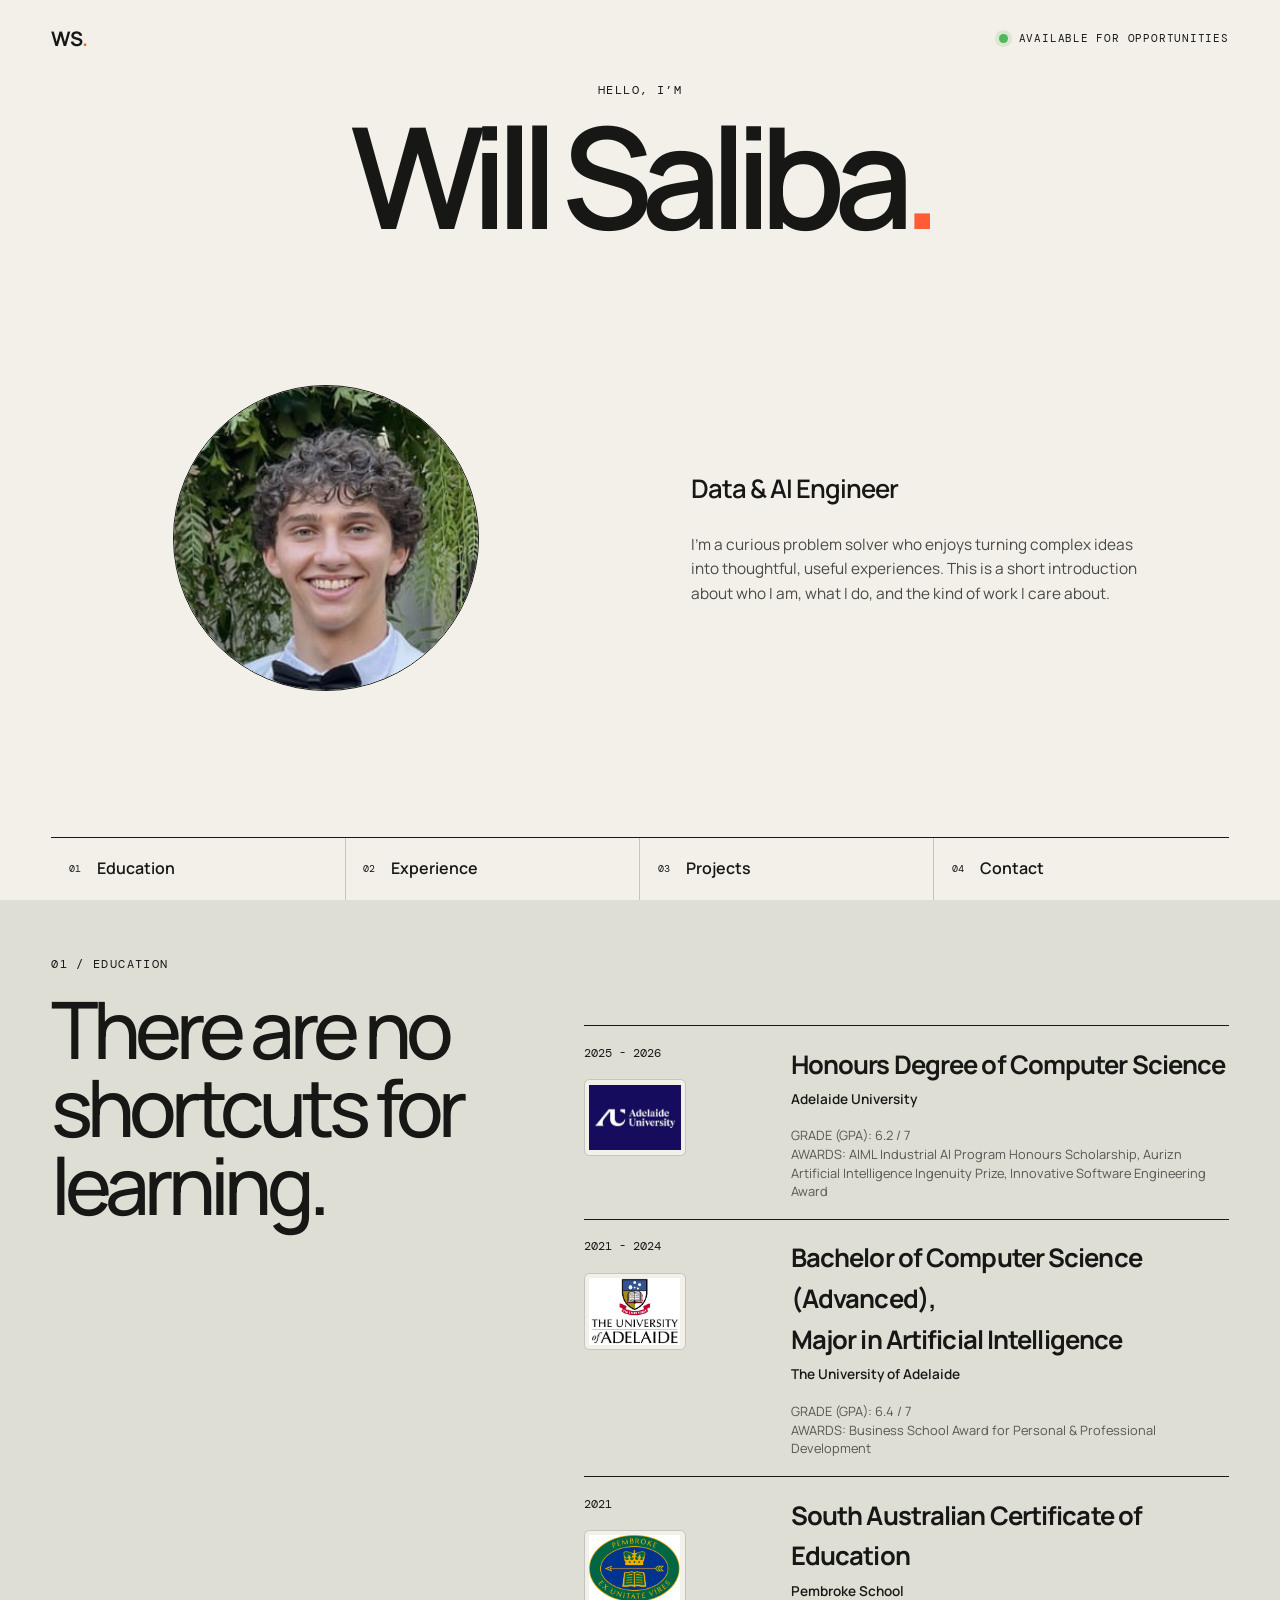
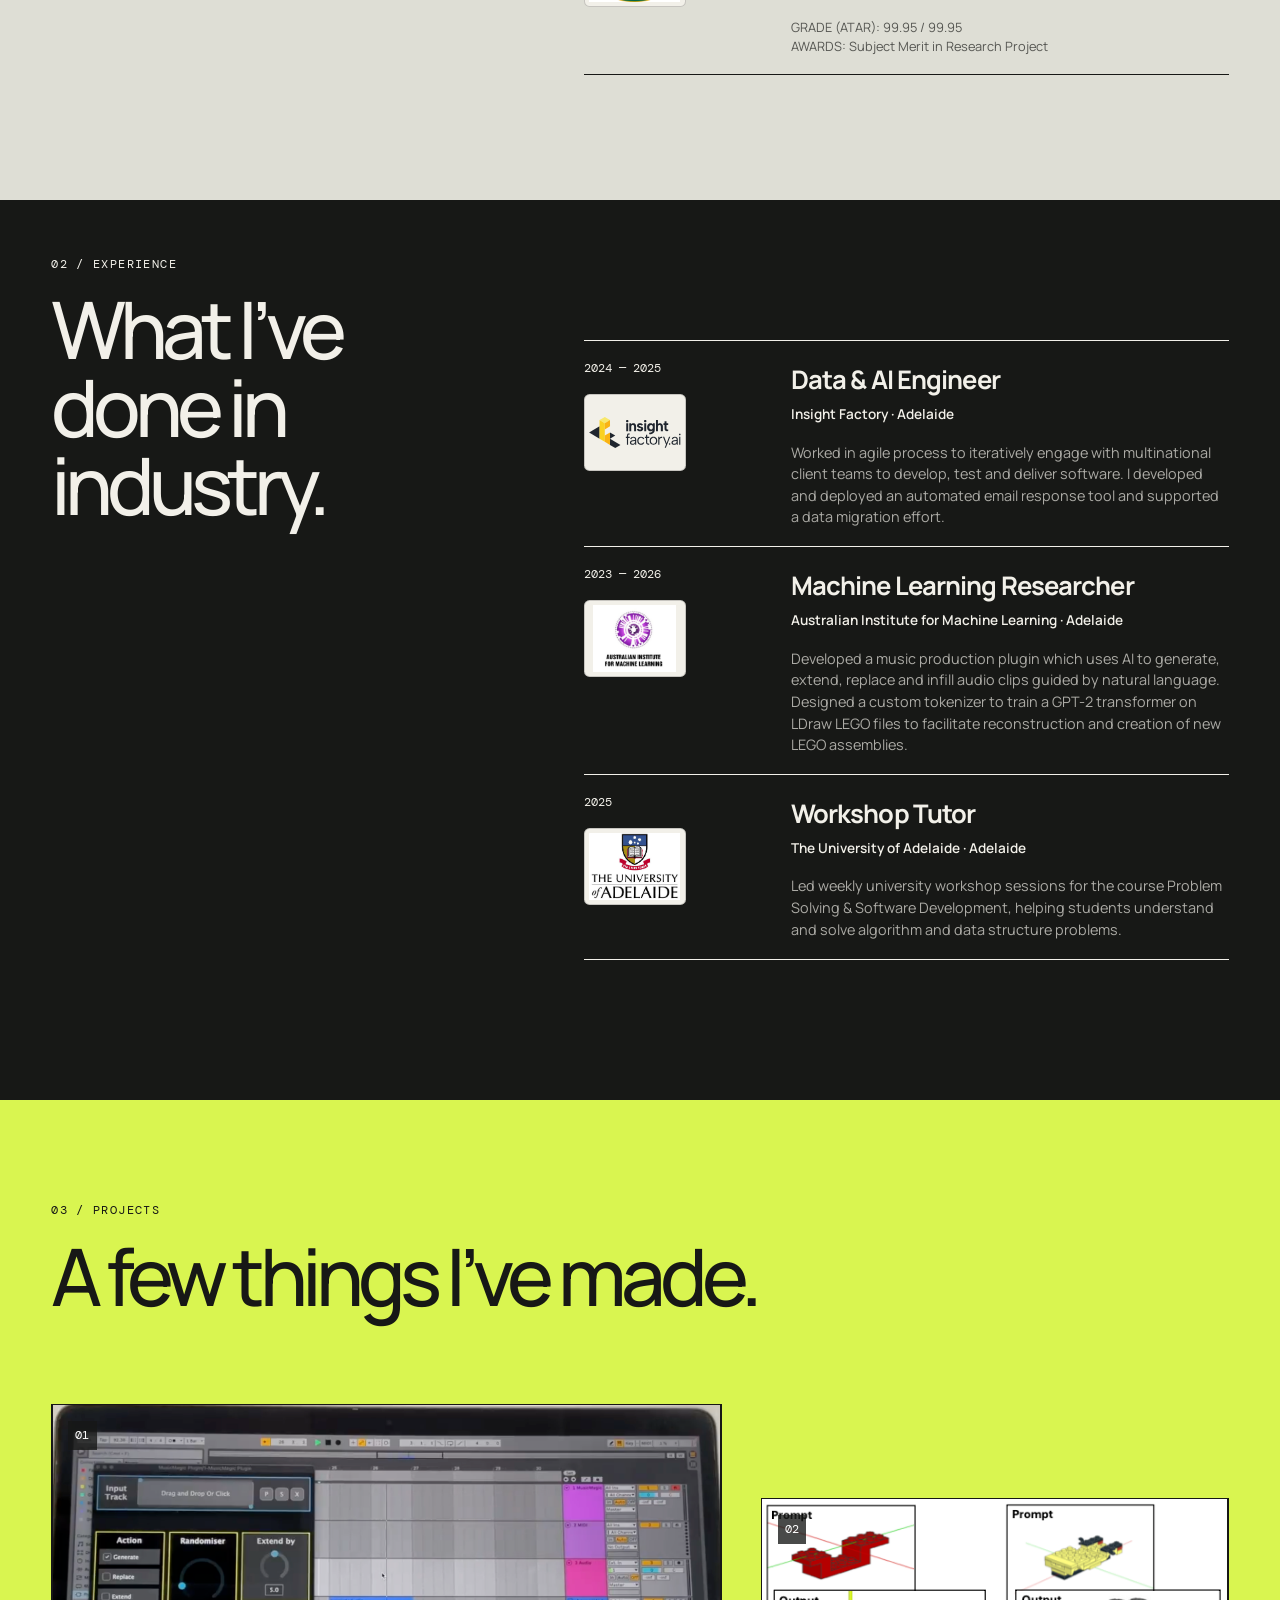
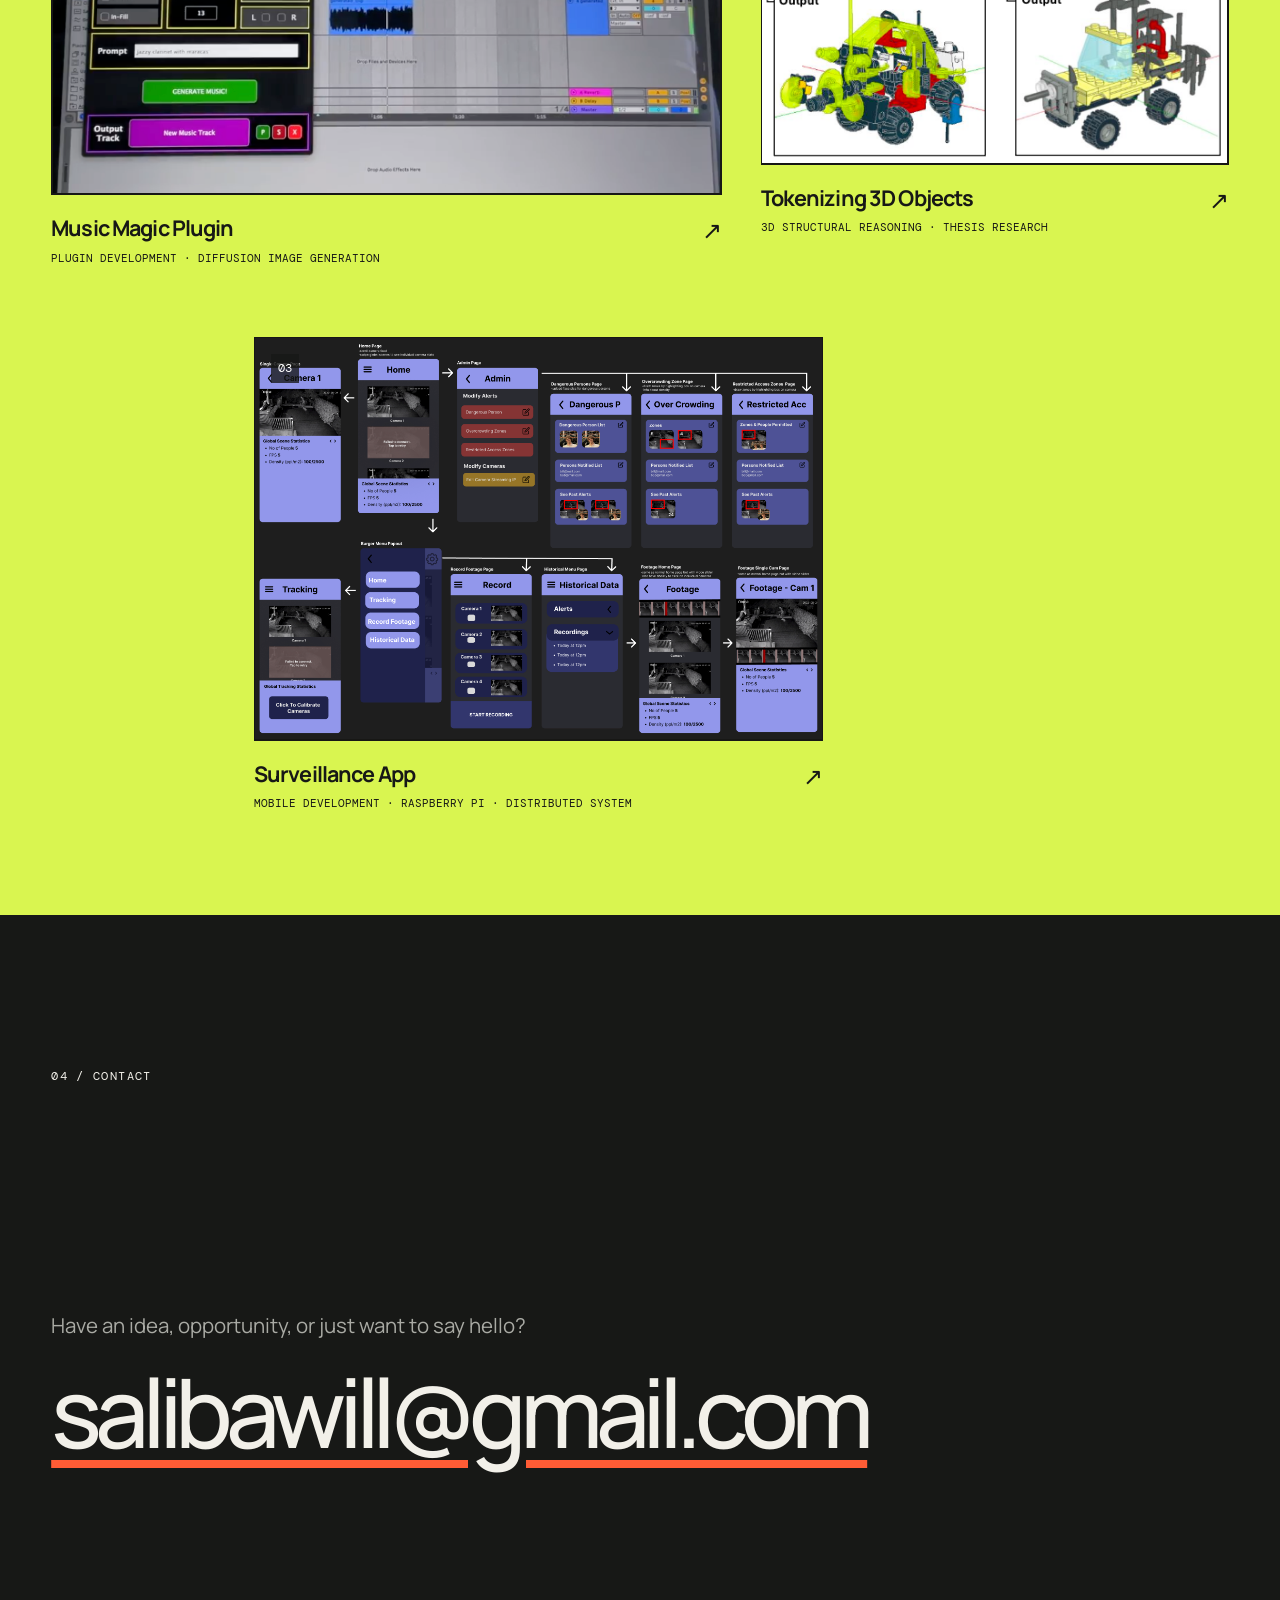
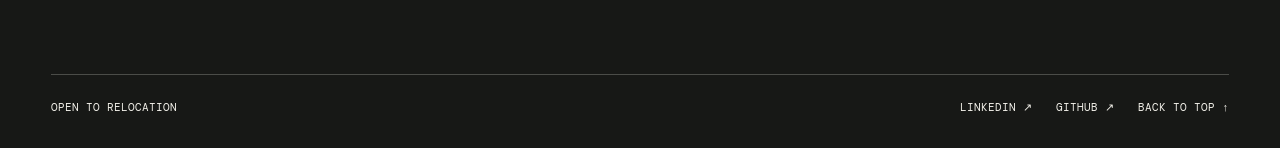
==== commit 37fc5f36: "finished page for mus magic, drafts for other two" ====
--- a/index.html
+++ b/index.html
@@ -5,7 +5,7 @@
     <meta name="viewport" content="width=device-width, initial-scale=1.0" />
     <meta
       name="description"
-      content="Portfolio of Will Saliba — Data & AI Engineer."
+      content="Portfolio of Will Saliba — Data &amp; AI Engineer."
     />
     <meta name="theme-color" content="#f2f0e9" />
     <title>Will Saliba — Portfolio</title>
@@ -35,7 +35,7 @@
           </figure>
 
           <div class="hero__intro reveal">
-            <p class="role">Data & AI Engineer</p>
+            <p class="role">Data &amp; AI Engineer</p>
             <p class="bio">
               I’m a curious problem solver who enjoys turning complex ideas into
               thoughtful, useful experiences. This is a short introduction about
@@ -101,7 +101,7 @@
               <p>
                 GRADE (GPA): 6.4 / 7
                 <br>
-                AWARDS: Business School Award for Personal & Professional Development
+                AWARDS: Business School Award for Personal &amp; Professional Development
               </p>
             </div>
           </article>
@@ -151,7 +151,7 @@
               />
             </div>
             <div>
-              <h3>Data & AI Engineer</h3>
+              <h3>Data &amp; AI Engineer</h3>
               <p class="timeline__place">Insight Factory · Adelaide</p>
               <p>
                 Worked in agile process to iteratively engage with multinational client teams to develop, test and deliver software.
@@ -198,7 +198,7 @@
               <h3>Workshop Tutor</h3>
               <p class="timeline__place">The University of Adelaide · Adelaide</p>
               <p>
-                Led weekly university workshop sessions for the course Problem Solving & Software Development, helping
+                Led weekly university workshop sessions for the course Problem Solving &amp; Software Development, helping
                 students understand and solve algorithm and data structure problems.
               </p>
             </div>
@@ -214,7 +214,7 @@
         </div>
 
         <div class="projects-grid">
-          <a class="project-card reveal" href="#" aria-label="View Project One">
+          <a class="project-card reveal" href="music-magic.html" aria-label="View Music Magic Plugin project">
             <div class="project-card__visual">
               <img
                 src="assets/musmag.png"
@@ -232,7 +232,7 @@
             </div>
           </a>
 
-          <a class="project-card reveal" href="#" aria-label="View Project Two">
+          <a class="project-card reveal" href="tokenizing-3d-objects.html" aria-label="View Tokenizing 3D Objects project">
             <div class="project-card__visual">
               <img
                 src="assets/lego.png"
@@ -250,7 +250,7 @@
             </div>
           </a>
 
-          <a class="project-card reveal" href="#" aria-label="View Project Three">
+          <a class="project-card reveal" href="surveillance-app.html" aria-label="View Surveillance App project">
             <div class="project-card__visual">
               <img
                 src="assets/app.png"
@@ -261,7 +261,7 @@
             </div>
             <div class="project-card__copy">
               <div>
-                <h3>Survelience App</h3>
+                <h3>Surveillance App</h3>
                 <p>Mobile Development · Raspberry Pi · Distributed System</p>
               </div>
               <span class="project-card__arrow" aria-hidden="true">↗</span>
--- a/styles.css
+++ b/styles.css
@@ -18,6 +18,8 @@
 
 html {
   scroll-behavior: smooth;
+  -webkit-text-size-adjust: 100%;
+  text-size-adjust: 100%;
 }
 
 body {
@@ -340,6 +342,8 @@
 .timeline__item div > p:last-child {
   max-width: 38rem;
   margin: 0;
+  font-size: 0.9rem;
+  line-height: 1.5;
   opacity: 0.68;
 }
 
@@ -392,9 +396,22 @@
   transition: transform 500ms cubic-bezier(0.2, 0.7, 0.2, 1);
 }
 
+.project-card:nth-child(1) .project-card__visual,
+.project-card:nth-child(2) .project-card__visual,
+.project-card:nth-child(3) .project-card__visual {
+  min-height: 0;
+}
+
+.project-card:nth-child(1) .project-card__visual {
+  aspect-ratio: 1000 / 581;
+}
+
 .project-card:nth-child(2) .project-card__visual {
-  min-height: 0;
   aspect-ratio: 511 / 290;
+}
+
+.project-card:nth-child(3) .project-card__visual {
+  aspect-ratio: 1099 / 776;
 }
 
 .project-card__visual > span {
@@ -532,6 +549,300 @@
   transform: translateY(0);
 }
 
+/* Project detail pages */
+.project-page {
+  min-height: 100vh;
+  min-height: 100svh;
+}
+
+.project-header {
+  padding: 1.5rem var(--page-padding) clamp(4rem, 9vw, 8rem);
+  background: var(--acid);
+}
+
+.project-header__nav {
+  display: flex;
+  align-items: center;
+  justify-content: space-between;
+  padding-bottom: clamp(3.5rem, 8vw, 7rem);
+}
+
+.project-header__back {
+  font-family: "DM Mono", monospace;
+  font-size: 0.72rem;
+  letter-spacing: 0.08em;
+  text-transform: uppercase;
+}
+
+.project-header__back:hover,
+.project-header__back:focus-visible {
+  text-decoration: underline;
+  text-underline-offset: 0.35em;
+}
+
+.project-header__intro {
+  display: grid;
+  align-items: end;
+  grid-template-columns: minmax(0, 1.5fr) minmax(16rem, 0.5fr);
+  gap: clamp(2rem, 7vw, 8rem);
+}
+
+.project-header h1 {
+  max-width: 12ch;
+  margin: 0;
+  font-size: clamp(3.8rem, 9vw, 9rem);
+  font-weight: 500;
+  letter-spacing: -0.08em;
+  line-height: 0.9;
+}
+
+.project-header h1 span {
+  color: var(--accent);
+}
+
+.project-header__summary {
+  margin: 0;
+  font-size: clamp(1rem, 1.5vw, 1.2rem);
+}
+
+.project-hero-image {
+  margin: 0;
+  padding: clamp(1.25rem, 4vw, 4rem) var(--page-padding);
+  background: var(--ink);
+}
+
+.project-hero-image img {
+  display: block;
+  width: min(100%, 80rem);
+  max-height: 78vh;
+  margin: 0 auto;
+  object-fit: contain;
+}
+
+.project-body {
+  display: grid;
+  padding: var(--section-space) var(--page-padding);
+  grid-template-columns: minmax(13rem, 0.45fr) minmax(0, 1fr);
+  gap: clamp(3rem, 9vw, 10rem);
+}
+
+.project-facts {
+  margin: 0;
+}
+
+.project-facts div {
+  padding: 1rem 0;
+  border-top: 1px solid var(--line);
+}
+
+.project-facts div:last-child {
+  border-bottom: 1px solid var(--line);
+}
+
+.project-facts dt {
+  font-family: "DM Mono", monospace;
+  font-size: 0.68rem;
+  letter-spacing: 0.08em;
+  text-transform: uppercase;
+}
+
+.project-facts dd {
+  margin: 0.3rem 0 0;
+}
+
+.project-story {
+  max-width: 48rem;
+}
+
+.project-story section + section {
+  margin-top: clamp(3rem, 6vw, 5rem);
+}
+
+.project-story h2 {
+  margin: 0 0 1rem;
+  font-size: clamp(2.2rem, 4vw, 4.2rem);
+  font-weight: 500;
+  letter-spacing: -0.06em;
+  line-height: 1;
+}
+
+.project-story p {
+  margin: 0;
+  color: #484a45;
+  font-size: clamp(1rem, 1.3vw, 1.12rem);
+}
+
+.project-next {
+  display: flex;
+  align-items: center;
+  justify-content: space-between;
+  padding: clamp(3rem, 7vw, 6rem) var(--page-padding);
+  background: var(--ink);
+  color: var(--paper);
+}
+
+.project-next p {
+  margin: 0 0 0.5rem;
+  font-family: "DM Mono", monospace;
+  font-size: 0.7rem;
+  letter-spacing: 0.08em;
+  text-transform: uppercase;
+}
+
+.project-next h2 {
+  margin: 0;
+  font-size: clamp(2rem, 5vw, 5rem);
+  font-weight: 500;
+  letter-spacing: -0.06em;
+  line-height: 1;
+}
+
+.project-next > span {
+  font-size: clamp(2rem, 5vw, 5rem);
+  transition: transform 180ms ease;
+}
+
+.project-next:hover > span,
+.project-next:focus-visible > span {
+  transform: translate(0.3rem, -0.3rem);
+}
+
+/* Fixed Music Magic project page */
+.music-magic-page {
+  display: grid;
+  height: 100vh;
+  height: 100svh;
+  overflow: hidden;
+  grid-template-rows: auto minmax(0, 1fr);
+  background: var(--acid);
+}
+
+.music-magic-header {
+  padding: clamp(1rem, 2.5vh, 1.5rem) var(--page-padding) clamp(1.75rem, 4vh, 3rem);
+}
+
+.music-magic-nav {
+  display: flex;
+  align-items: center;
+  justify-content: space-between;
+  margin-bottom: clamp(1rem, 3vh, 2.5rem);
+}
+
+.music-magic-header .eyebrow {
+  margin-bottom: clamp(0.35rem, 1vh, 0.75rem);
+}
+
+.music-magic-header h1 {
+  margin: 0;
+  font-size: clamp(2.4rem, 7.5vw, 7.5rem);
+  font-weight: 500;
+  letter-spacing: -0.075em;
+  line-height: 0.9;
+  white-space: nowrap;
+}
+
+.music-magic-header h1 span {
+  color: var(--accent);
+}
+
+.music-magic-header h1.project-title--long {
+  font-size: clamp(2.2rem, 6.5vw, 6.5rem);
+}
+
+.music-magic-content {
+  display: grid;
+  min-height: 0;
+  padding: 0 var(--page-padding) clamp(1.25rem, 4vh, 3rem);
+  grid-template-columns: minmax(0, 1fr) minmax(0, 2fr);
+  gap: clamp(1.5rem, 4vw, 4rem);
+}
+
+.music-magic-description {
+  align-self: start;
+  padding-top: 0.75rem;
+  border-top: 1px solid var(--ink);
+}
+
+.music-magic-description h2 {
+  margin: 0 0 clamp(0.75rem, 2vh, 1.5rem);
+  font-family: "DM Mono", monospace;
+  font-size: 0.72rem;
+  font-weight: 500;
+  letter-spacing: 0.08em;
+  text-transform: uppercase;
+}
+
+.music-magic-description p {
+  max-width: 30rem;
+  margin: 0;
+  color: #3f413c;
+  font-size: clamp(0.85rem, 1.2vw, 1.08rem);
+  line-height: 1.55;
+}
+
+.music-magic-video {
+  min-width: 0;
+  min-height: 0;
+  border: 1px solid var(--ink);
+  background: var(--ink);
+}
+
+.music-magic-video iframe {
+  display: block;
+  width: 100%;
+  height: 100%;
+  border: 0;
+}
+
+@media (min-width: 801px) {
+  .hero {
+    height: 100vh;
+    height: 100svh;
+    min-height: 0;
+    padding-top: clamp(0.9rem, 2.5vh, 1.5rem);
+  }
+
+  .hero__content,
+  .hero__details {
+    min-height: 0;
+  }
+
+  .hero h1 {
+    font-size: clamp(3.5rem, min(11vw, 17svh), 9.5rem);
+  }
+
+  .hero__portrait {
+    width: clamp(11rem, min(25vw, 34svh), 23rem);
+  }
+
+  .role {
+    margin-bottom: clamp(0.75rem, 2.5vh, 1.75rem);
+    font-size: clamp(1.2rem, min(2vw, 4svh), 2rem);
+  }
+
+  .section-nav a {
+    padding-top: clamp(0.7rem, 2vh, 1.2rem);
+    padding-bottom: clamp(0.7rem, 2vh, 1.2rem);
+  }
+
+  .section--light,
+  .section--ink {
+    padding-top: clamp(3.5rem, 6vh, 5.5rem);
+    padding-bottom: clamp(3.5rem, 6vh, 5.5rem);
+  }
+
+  .section--light .timeline__item,
+  .section--ink .timeline__item {
+    padding-top: clamp(1.15rem, 2vh, 1.6rem);
+    padding-bottom: clamp(1.15rem, 2vh, 1.6rem);
+  }
+
+  .section--light .timeline__item div > p:last-child {
+    font-size: 0.8rem;
+    line-height: 1.45;
+  }
+}
+
 @media (max-width: 800px) {
   .hero {
     padding-top: 1.1rem;
@@ -629,6 +940,32 @@
   .social-links {
     flex-wrap: wrap;
     gap: 0.7rem 1.2rem;
+  }
+
+  .project-header__intro,
+  .project-body {
+    grid-template-columns: 1fr;
+  }
+
+  .project-header__summary {
+    max-width: 32rem;
+  }
+
+  .project-body {
+    gap: 4rem;
+  }
+
+  .music-magic-header h1 {
+    font-size: clamp(2rem, 8.5vw, 5rem);
+  }
+
+  .music-magic-header h1.project-title--long {
+    font-size: clamp(1.75rem, 7.2vw, 3.75rem);
+  }
+
+  .music-magic-content {
+    grid-template-columns: minmax(0, 1fr) minmax(0, 2fr);
+    gap: 1rem;
   }
 }
 
@@ -671,7 +1008,38 @@
   }
 
   .contact__email {
-    font-size: clamp(1.9rem, 10.75vw, 3.1rem);
+    font-size: clamp(1.4rem, 7.5vw, 2.2rem);
+    overflow-wrap: normal;
+    white-space: nowrap;
+  }
+
+  .music-magic-header {
+    padding-right: 1rem;
+    padding-left: 1rem;
+  }
+
+  .music-magic-nav {
+    margin-bottom: 1rem;
+  }
+
+  .music-magic-header h1 {
+    font-size: clamp(1.65rem, 8.5vw, 2.5rem);
+  }
+
+  .music-magic-header h1.project-title--long {
+    font-size: clamp(1.4rem, 6.8vw, 2rem);
+  }
+
+  .music-magic-content {
+    padding-right: 1rem;
+    padding-bottom: 1rem;
+    padding-left: 1rem;
+    gap: 0.75rem;
+  }
+
+  .music-magic-description p {
+    font-size: 0.7rem;
+    line-height: 1.4;
   }
 }
 
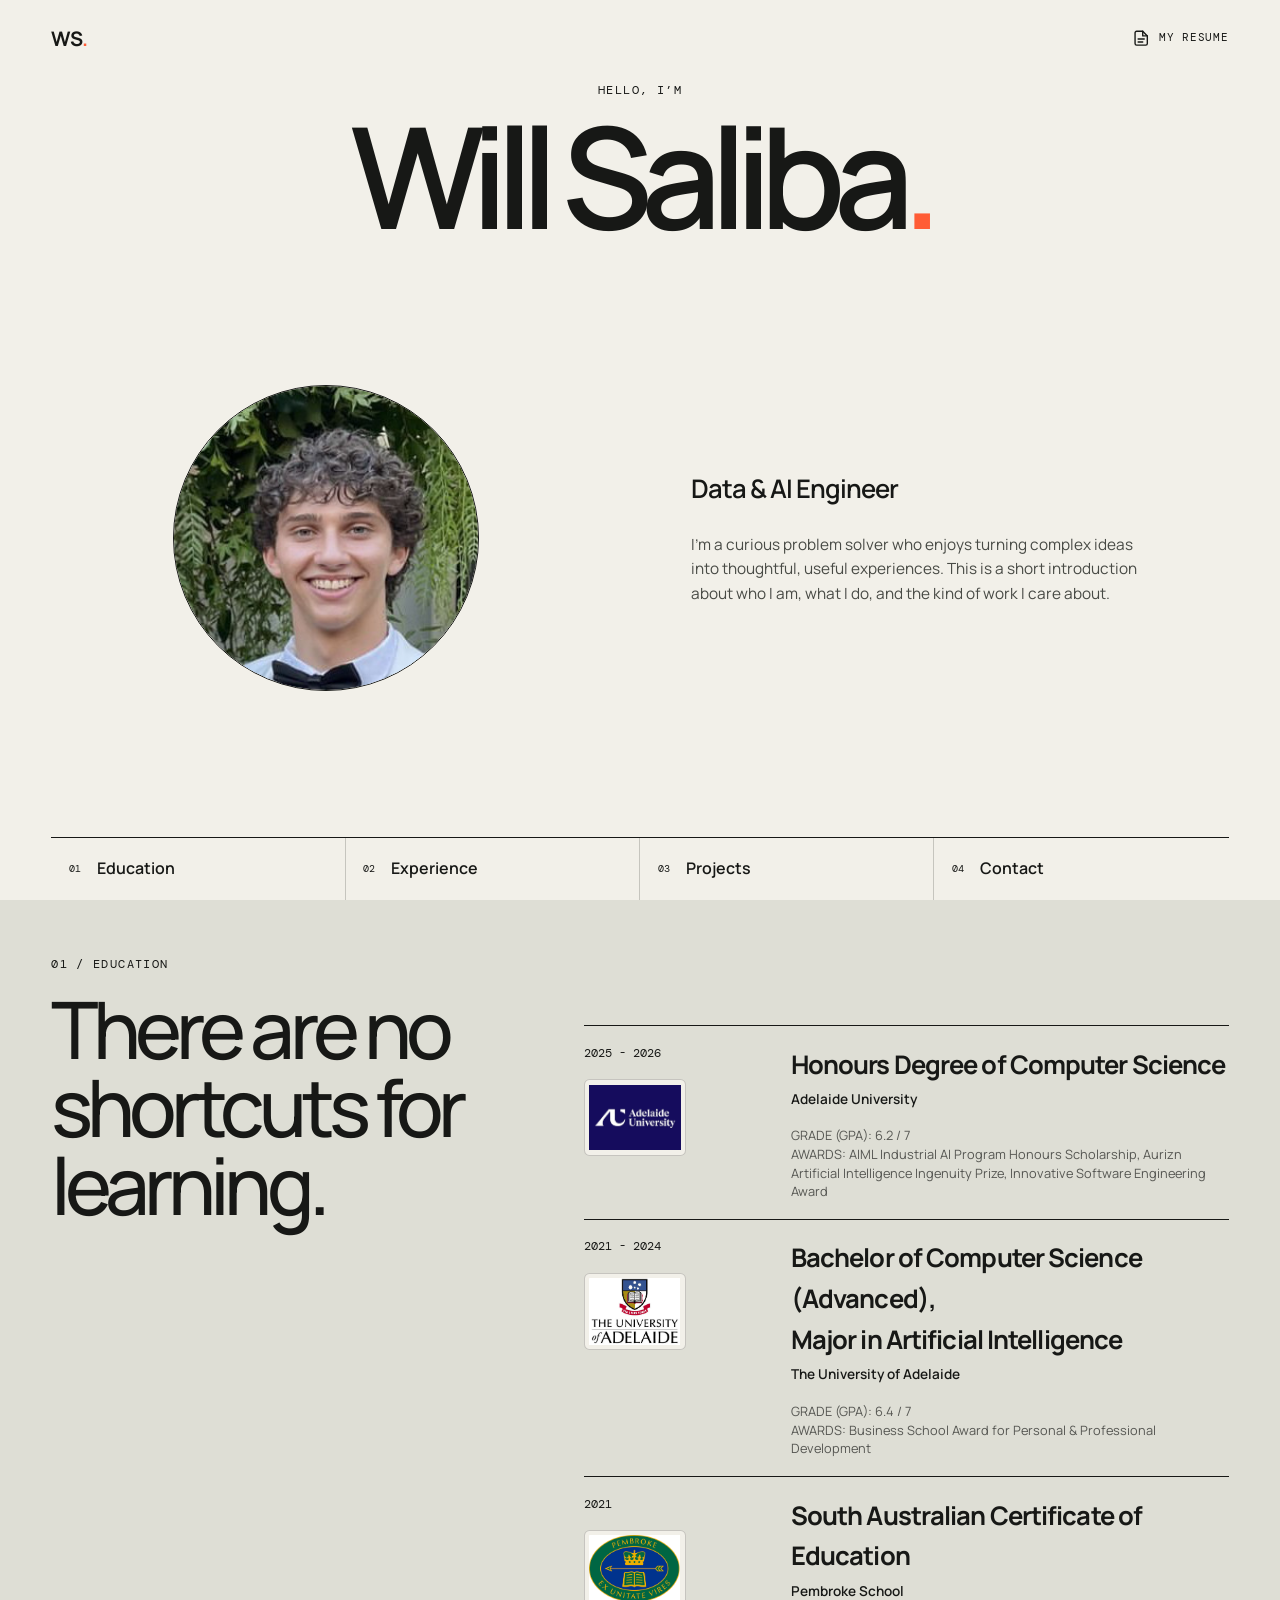
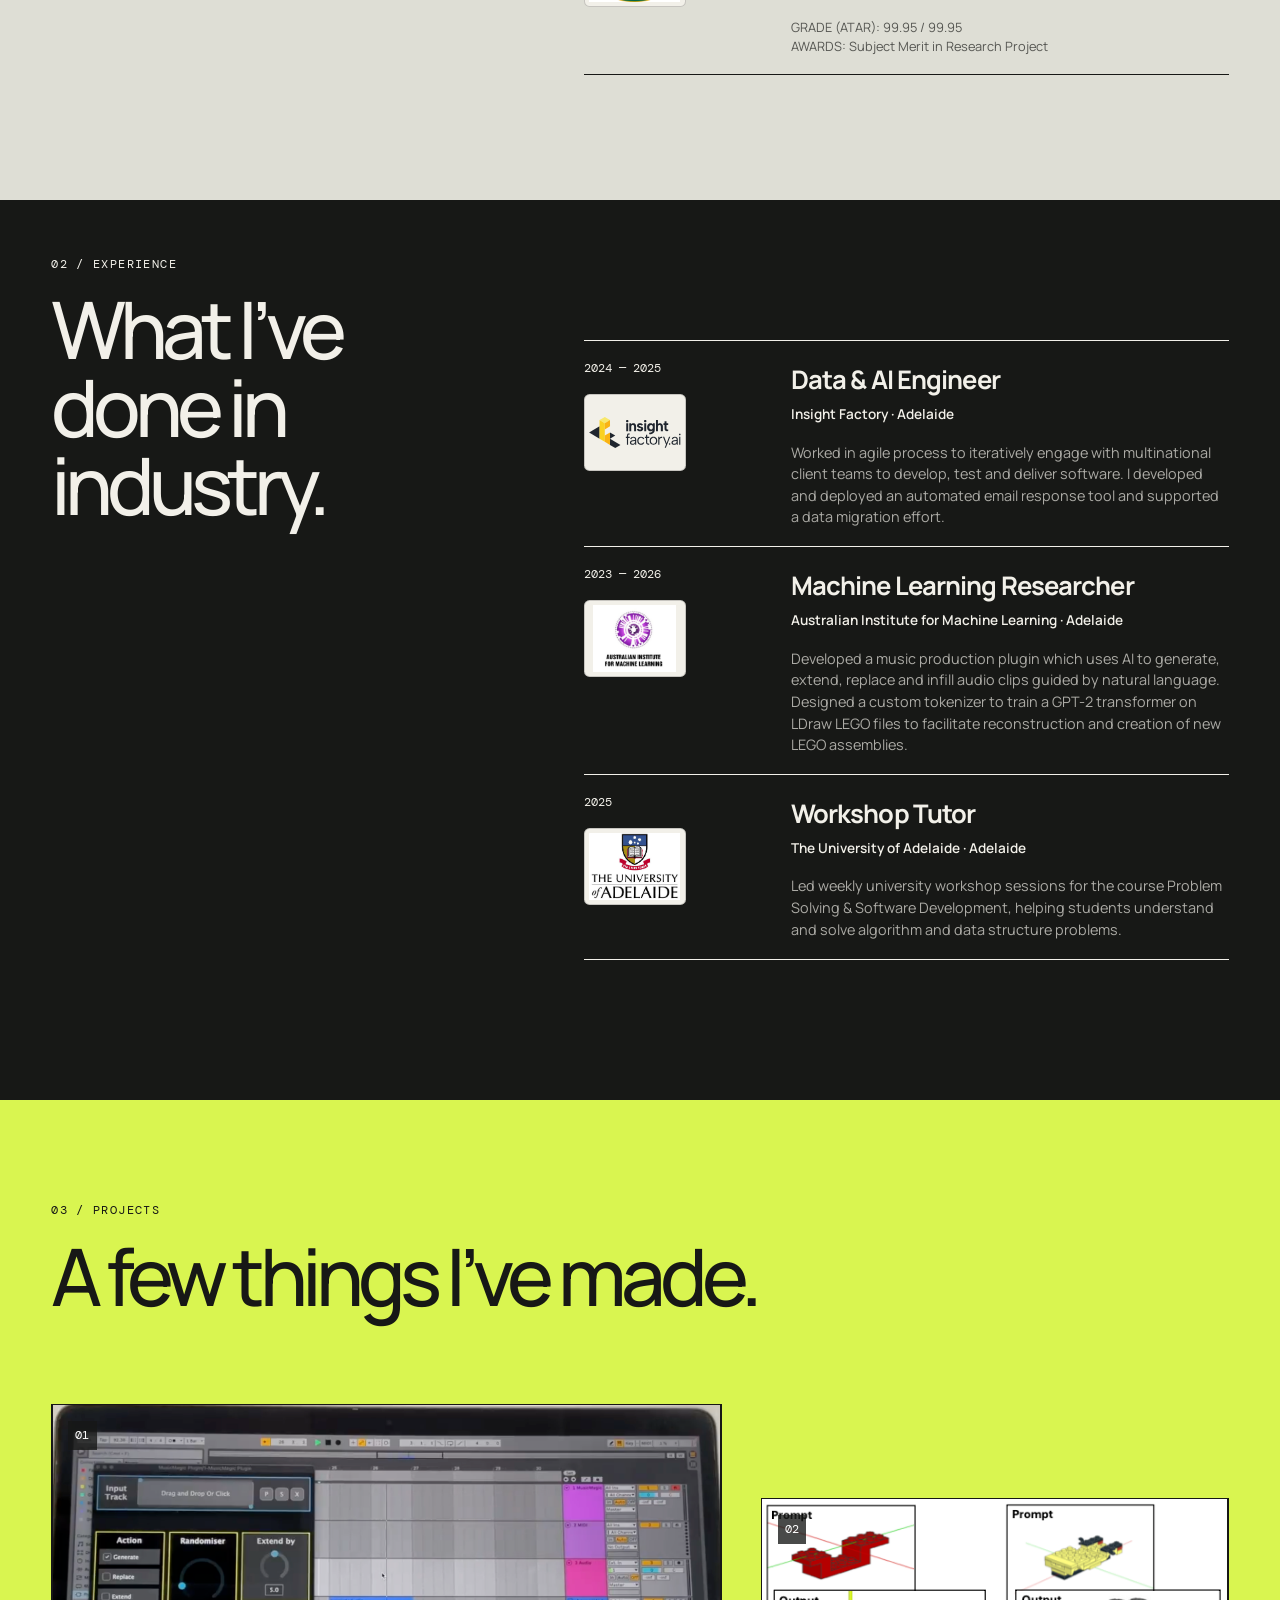
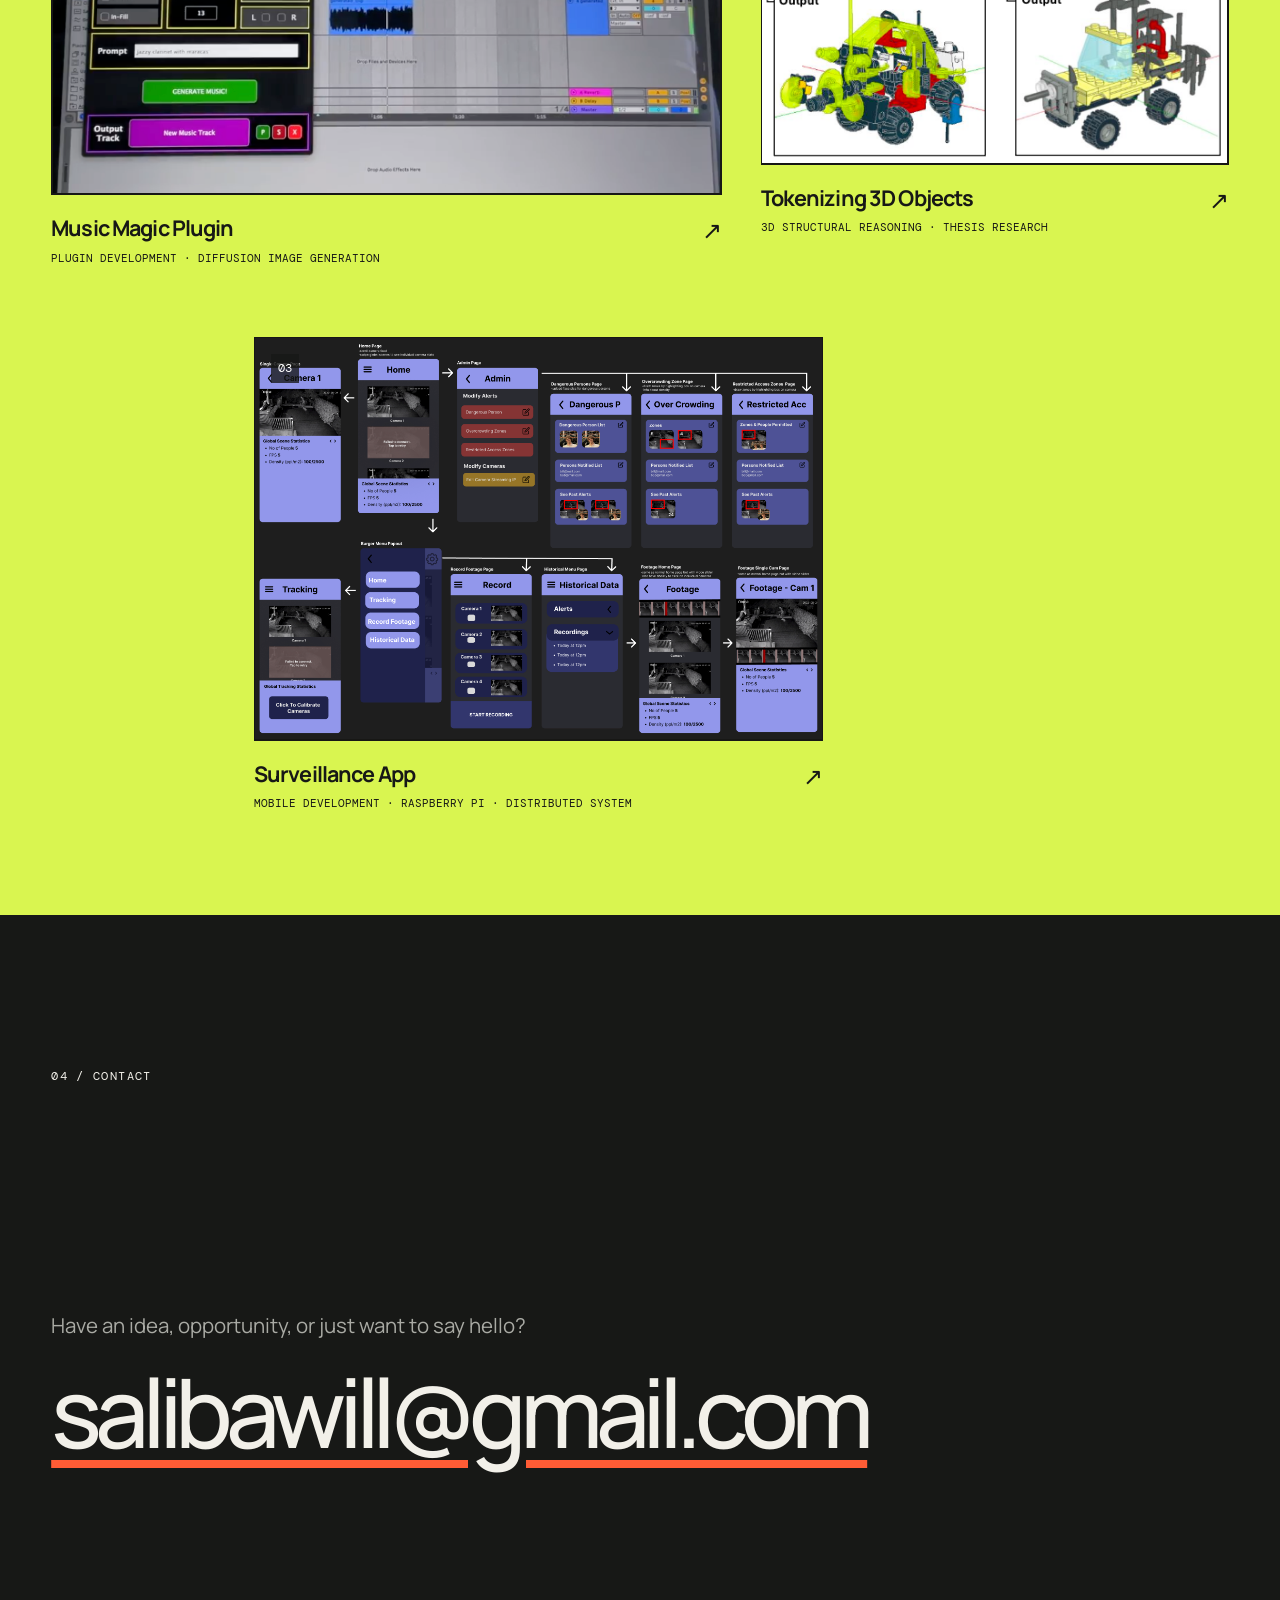
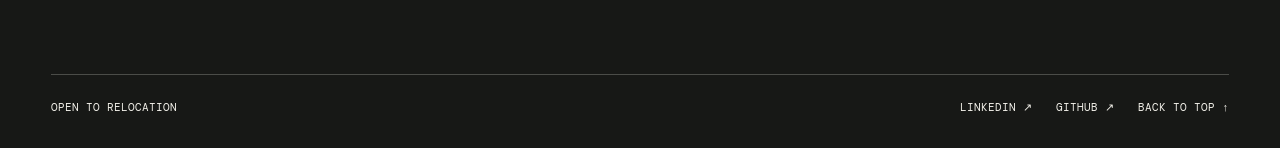
==== commit 97466b2c: "adding my resume" ====
--- a/index.html
+++ b/index.html
@@ -19,7 +19,21 @@
     <header class="hero" id="top">
       <div class="hero__topbar">
         <a class="wordmark" href="#top" aria-label="Return to the top">WS<span>.</span></a>
-        <p class="availability"><span></span> Available for opportunities</p>
+        <a class="resume-link" href="assets/WillSaliba.pdf">
+          <svg
+            aria-hidden="true"
+            viewBox="0 0 24 24"
+            fill="none"
+            stroke="currentColor"
+            stroke-width="1.8"
+            stroke-linecap="round"
+            stroke-linejoin="round"
+          >
+            <path d="M14 3H6a2 2 0 0 0-2 2v14a2 2 0 0 0 2 2h12a2 2 0 0 0 2-2V9Z" />
+            <path d="M14 3v6h6M8 13h8M8 17h6" />
+          </svg>
+          <span>My Resume</span>
+        </a>
       </div>
 
       <div class="hero__content">
--- a/styles.css
+++ b/styles.css
@@ -84,23 +84,40 @@
   color: var(--accent);
 }
 
-.availability {
+.resume-link {
   display: flex;
   align-items: center;
-  gap: 0.65rem;
-  margin: 0;
+  gap: 0.55rem;
   font-family: "DM Mono", monospace;
   font-size: 0.7rem;
   letter-spacing: 0.07em;
   text-transform: uppercase;
 }
 
-.availability span {
-  width: 0.55rem;
-  height: 0.55rem;
-  border-radius: 50%;
-  background: #52b759;
-  box-shadow: 0 0 0 0.25rem rgba(82, 183, 89, 0.15);
+.resume-link svg {
+  width: 1.15rem;
+  height: 1.15rem;
+  transition: transform 180ms ease;
+}
+
+.resume-link span {
+  border-bottom: 1px solid transparent;
+  transition: border-color 180ms ease;
+}
+
+.resume-link:hover svg,
+.resume-link:focus-visible svg {
+  transform: translateY(-0.1rem);
+}
+
+.resume-link:hover span,
+.resume-link:focus-visible span {
+  border-color: currentColor;
+}
+
+.resume-link:focus-visible {
+  outline: 2px solid var(--accent);
+  outline-offset: 0.4rem;
 }
 
 .hero__content {
@@ -707,7 +724,7 @@
   transform: translate(0.3rem, -0.3rem);
 }
 
-/* Fixed Music Magic project page */
+/* Project pages that fill the viewport when their content fits */
 .music-magic-page {
   display: grid;
   height: 100vh;
@@ -717,6 +734,16 @@
   background: var(--acid);
 }
 
+/* Music Magic can grow beyond the viewport if fonts or browser UI need more room. */
+.music-magic-project-page {
+  height: auto;
+  min-height: 100vh;
+  min-height: 100svh;
+  overflow-x: hidden;
+  overflow-y: auto;
+  grid-template-rows: auto minmax(min-content, 1fr);
+}
+
 .music-magic-header {
   padding: clamp(1rem, 2.5vh, 1.5rem) var(--page-padding) clamp(1.75rem, 4vh, 3rem);
 }
@@ -794,7 +821,116 @@
   border: 0;
 }
 
+.music-magic-content.tokenizing-content {
+  grid-template-columns: repeat(2, minmax(0, 1fr));
+  gap: clamp(0.75rem, 1.5vw, 1.5rem);
+}
+
+.tokenizing-content .music-magic-description p {
+  max-width: none;
+}
+
+.tokenizing-content__left {
+  display: grid;
+  min-width: 0;
+  min-height: 0;
+  grid-template-rows: auto minmax(0, 1fr);
+  gap: clamp(1rem, 2.5vh, 2rem);
+}
+
+.tokenizing-content__generations,
+.tokenizing-content__poster {
+  display: flex;
+  align-items: center;
+  justify-content: center;
+  min-width: 0;
+  min-height: 0;
+  margin: 0;
+  overflow: hidden;
+  border: 0;
+  background: transparent;
+}
+
+.tokenizing-content__generations img,
+.tokenizing-content__poster img {
+  display: block;
+  width: auto;
+  height: auto;
+  max-width: 100%;
+  max-height: 100%;
+  border: 1px solid #000;
+  object-fit: contain;
+}
+
+.tokenizing-content__poster {
+  height: 100%;
+}
+
+.tokenizing-content__award {
+  display: none;
+}
+
+.music-magic-content.surveillance-content {
+  grid-template-columns: repeat(2, minmax(0, 1fr));
+  grid-template-rows: repeat(2, minmax(0, 1fr));
+  grid-template-areas:
+    "description raspberry-pis"
+    "video raspberry-pis";
+  gap: clamp(0.75rem, 1.5vw, 1.5rem);
+}
+
+.surveillance-content .music-magic-description {
+  grid-area: description;
+}
+
+.surveillance-content .music-magic-description p {
+  max-width: none;
+}
+
+.surveillance-content__raspberry-pis,
+.surveillance-content__app {
+  display: flex;
+  align-items: center;
+  justify-content: center;
+  min-width: 0;
+  min-height: 0;
+  margin: 0;
+  overflow: hidden;
+}
+
+.surveillance-content__raspberry-pis {
+  grid-area: raspberry-pis;
+}
+
+.surveillance-content__app {
+  grid-area: app;
+}
+
+.surveillance-content__raspberry-pis img,
+.surveillance-content__app img {
+  display: block;
+  width: auto;
+  height: auto;
+  max-width: 100%;
+  max-height: 100%;
+  border: 1px solid var(--ink);
+  object-fit: contain;
+}
+
+.surveillance-content__video {
+  grid-area: video;
+}
+
 @media (min-width: 801px) {
+  .surveillance-content__app {
+    display: none;
+  }
+
+  .surveillance-content__video {
+    width: 90%;
+    justify-self: center;
+  }
+
   .hero {
     height: 100vh;
     height: 100svh;
@@ -967,18 +1103,119 @@
     grid-template-columns: minmax(0, 1fr) minmax(0, 2fr);
     gap: 1rem;
   }
+
+  .music-magic-project-page .music-magic-content {
+    grid-template-columns: minmax(0, 1fr);
+    grid-template-rows: auto auto;
+    gap: 1.5rem;
+  }
+
+  .music-magic-project-page .music-magic-description p {
+    font-size: clamp(0.9rem, 2.2vw, 1rem);
+  }
+
+  .music-magic-project-page .music-magic-video {
+    width: 100%;
+    aspect-ratio: 16 / 9;
+  }
+
+  .tokenizing-project-page {
+    height: auto;
+    min-height: 100vh;
+    min-height: 100svh;
+    overflow-x: hidden;
+    overflow-y: auto;
+    grid-template-rows: auto auto;
+  }
+
+  .tokenizing-project-page .tokenizing-content {
+    grid-template-columns: minmax(0, 1fr);
+    grid-template-rows: repeat(4, auto);
+    gap: 2rem;
+  }
+
+  .tokenizing-project-page .tokenizing-content__left {
+    grid-template-rows: auto auto;
+    gap: 1.5rem;
+  }
+
+  .tokenizing-project-page .music-magic-description p {
+    font-size: clamp(0.9rem, 2.2vw, 1rem);
+  }
+
+  .tokenizing-project-page .tokenizing-content__generations,
+  .tokenizing-project-page .tokenizing-content__poster {
+    width: 100%;
+    height: auto;
+    overflow: visible;
+  }
+
+  .tokenizing-project-page .tokenizing-content__generations img,
+  .tokenizing-project-page .tokenizing-content__poster img {
+    width: 100%;
+    max-height: none;
+  }
+
+  .tokenizing-project-page .tokenizing-content__award {
+    display: flex;
+    align-items: center;
+    justify-content: center;
+    width: 100%;
+    margin: 0;
+  }
+
+  .tokenizing-project-page .tokenizing-content__award img {
+    display: block;
+    width: 60%;
+    max-width: 28rem;
+    height: auto;
+    border: 1px solid var(--ink);
+  }
+
+  .surveillance-project-page {
+    height: auto;
+    min-height: 100vh;
+    min-height: 100svh;
+    overflow-x: hidden;
+    overflow-y: auto;
+    grid-template-rows: auto auto;
+  }
+
+  .surveillance-project-page .surveillance-content {
+    grid-template-columns: minmax(0, 1fr);
+    grid-template-rows: repeat(4, auto);
+    grid-template-areas:
+      "description"
+      "raspberry-pis"
+      "app"
+      "video";
+    gap: 1.5rem;
+  }
+
+  .surveillance-project-page .music-magic-description p {
+    font-size: clamp(0.9rem, 2.2vw, 1rem);
+  }
+
+  .surveillance-project-page .surveillance-content__raspberry-pis,
+  .surveillance-project-page .surveillance-content__app {
+    width: 100%;
+    height: auto;
+    overflow: visible;
+  }
+
+  .surveillance-project-page .surveillance-content__raspberry-pis img,
+  .surveillance-project-page .surveillance-content__app img {
+    width: 100%;
+    max-height: none;
+  }
+
+  .surveillance-project-page .surveillance-content__video {
+    width: 100%;
+    aspect-ratio: 16 / 9;
+  }
 }
 
 @media (max-width: 430px) {
-  .availability {
-    font-size: 0;
-  }
-
-  .availability::after {
-    content: "Available";
-    font-size: 0.65rem;
-  }
-
   .hero__details {
     display: flex;
     flex-direction: column;
@@ -1040,6 +1277,11 @@
   .music-magic-description p {
     font-size: 0.7rem;
     line-height: 1.4;
+  }
+
+  .music-magic-project-page .music-magic-description p {
+    font-size: 0.9rem;
+    line-height: 1.55;
   }
 }
 
